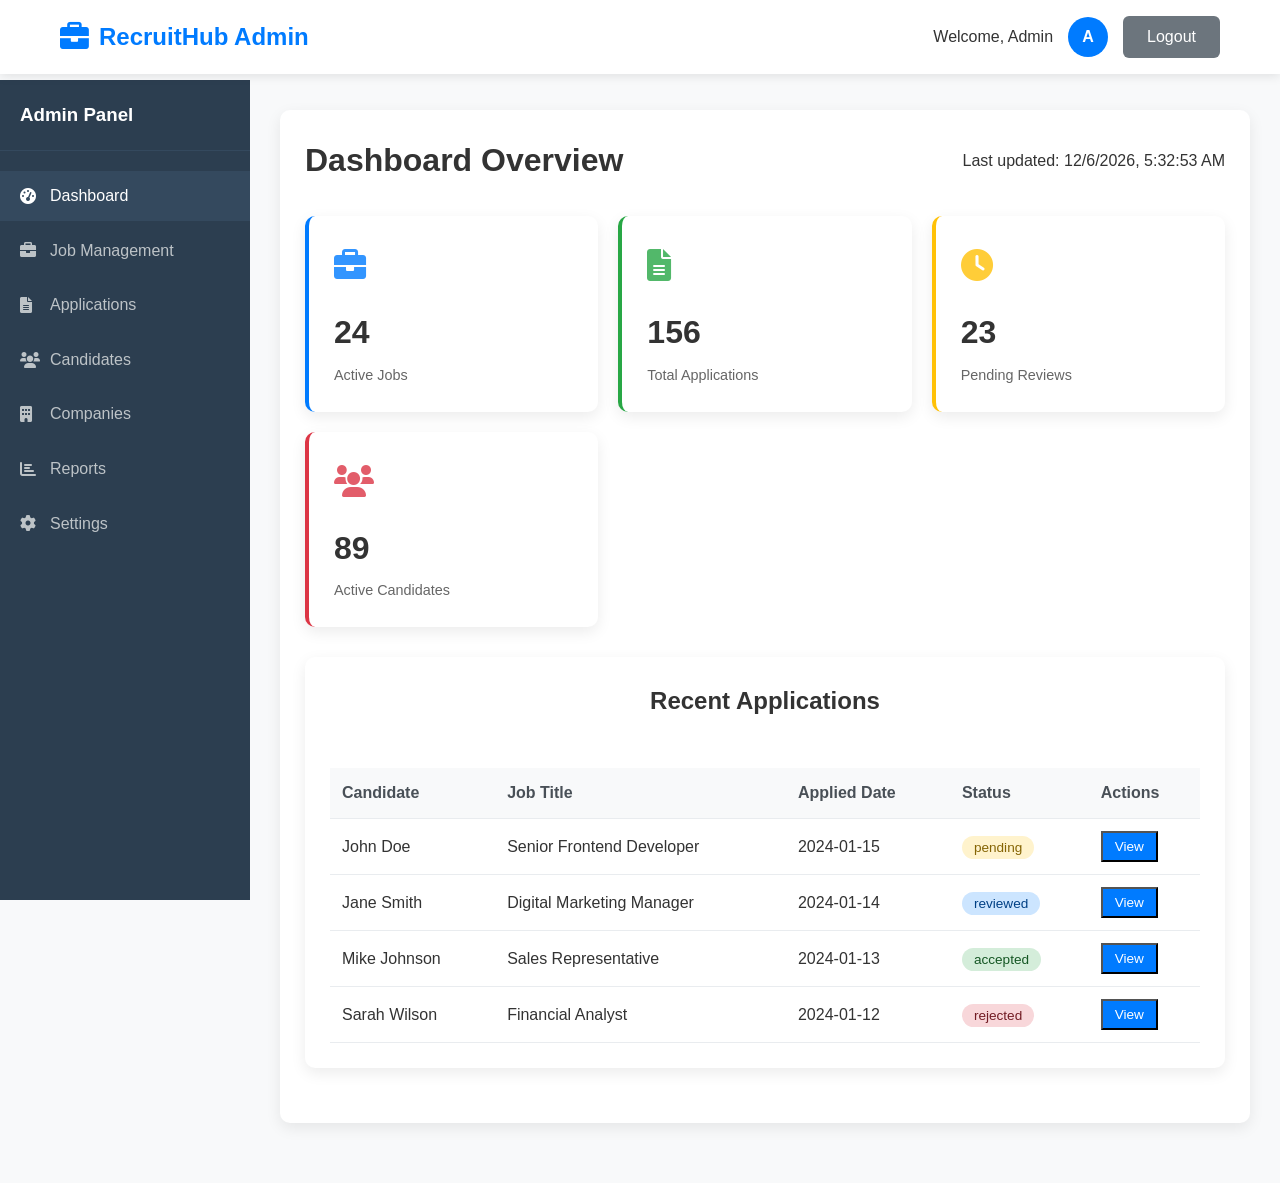
==== admin.html @ 95e3dec5 "Initial" ====
<!DOCTYPE html>
<html lang="en">
<head>
    <meta charset="UTF-8">
    <meta name="viewport" content="width=device-width, initial-scale=1.0">
    <title>Admin Dashboard - RecruitHub</title>
    <link rel="stylesheet" href="styles.css">
    <link href="https://cdnjs.cloudflare.com/ajax/libs/font-awesome/6.0.0/css/all.min.css" rel="stylesheet">
    <style>
        .admin-container {
            display: flex;
            min-height: 100vh;
            margin-top: 80px;
        }
        
        .sidebar {
            width: 250px;
            background: #2c3e50;
            color: white;
            padding: 20px 0;
            position: fixed;
            height: calc(100vh - 80px);
            overflow-y: auto;
        }
        
        .sidebar-header {
            padding: 0 20px 20px;
            border-bottom: 1px solid #34495e;
            margin-bottom: 20px;
        }
        
        .sidebar-menu {
            list-style: none;
        }
        
        .sidebar-menu li {
            margin-bottom: 5px;
        }
        
        .sidebar-menu a {
            display: flex;
            align-items: center;
            padding: 12px 20px;
            color: #bdc3c7;
            text-decoration: none;
            transition: all 0.3s ease;
        }
        
        .sidebar-menu a:hover,
        .sidebar-menu a.active {
            background: #34495e;
            color: white;
        }
        
        .sidebar-menu i {
            margin-right: 10px;
            width: 20px;
        }
        
        .main-content {
            flex: 1;
            margin-left: 250px;
            padding: 30px;
            background: #f8f9fa;
        }
        
        .dashboard-header {
            display: flex;
            justify-content: space-between;
            align-items: center;
            margin-bottom: 30px;
        }
        
        .dashboard-title {
            font-size: 2rem;
            color: #333;
        }
        
        .user-info {
            display: flex;
            align-items: center;
            gap: 15px;
        }
        
        .user-avatar {
            width: 40px;
            height: 40px;
            border-radius: 50%;
            background: #007bff;
            color: white;
            display: flex;
            align-items: center;
            justify-content: center;
            font-weight: bold;
        }
        
        .stats-grid {
            display: grid;
            grid-template-columns: repeat(auto-fit, minmax(250px, 1fr));
            gap: 20px;
            margin-bottom: 30px;
        }
        
        .stat-card {
            background: white;
            padding: 25px;
            border-radius: 10px;
            box-shadow: 0 5px 15px rgba(0,0,0,0.08);
            border-left: 4px solid #007bff;
        }
        
        .stat-card.success {
            border-left-color: #28a745;
        }
        
        .stat-card.warning {
            border-left-color: #ffc107;
        }
        
        .stat-card.danger {
            border-left-color: #dc3545;
        }
        
        .stat-icon {
            font-size: 2rem;
            margin-bottom: 15px;
            opacity: 0.8;
        }
        
        .stat-value {
            font-size: 2rem;
            font-weight: bold;
            color: #333;
            margin-bottom: 5px;
        }
        
        .stat-label {
            color: #666;
            font-size: 0.9rem;
        }
        
        .content-section {
            background: white;
            border-radius: 10px;
            padding: 25px;
            box-shadow: 0 5px 15px rgba(0,0,0,0.08);
            margin-bottom: 30px;
        }
        
        .section-header {
            display: flex;
            justify-content: space-between;
            align-items: center;
            margin-bottom: 20px;
        }
        
        .section-title {
            font-size: 1.5rem;
            color: #333;
        }
        
        .table-container {
            overflow-x: auto;
        }
        
        .data-table {
            width: 100%;
            border-collapse: collapse;
        }
        
        .data-table th,
        .data-table td {
            padding: 12px;
            text-align: left;
            border-bottom: 1px solid #e9ecef;
        }
        
        .data-table th {
            background: #f8f9fa;
            font-weight: 600;
            color: #495057;
        }
        
        .data-table tr:hover {
            background: #f8f9fa;
        }
        
        .status-badge {
            padding: 4px 12px;
            border-radius: 20px;
            font-size: 0.85rem;
            font-weight: 500;
        }
        
        .status-pending {
            background: #fff3cd;
            color: #856404;
        }
        
        .status-reviewed {
            background: #cce5ff;
            color: #004085;
        }
        
        .status-accepted {
            background: #d4edda;
            color: #155724;
        }
        
        .status-rejected {
            background: #f8d7da;
            color: #721c24;
        }
        
        .action-buttons {
            display: flex;
            gap: 8px;
        }
        
        .btn-sm {
            padding: 6px 12px;
            font-size: 0.85rem;
        }
        
        .btn-view {
            background: #007bff;
            color: white;
        }
        
        .btn-edit {
            background: #ffc107;
            color: #212529;
        }
        
        .btn-delete {
            background: #dc3545;
            color: white;
        }
        
        .chart-container {
            height: 300px;
            margin-bottom: 30px;
        }
        
        .job-form {
            display: grid;
            grid-template-columns: repeat(auto-fit, minmax(300px, 1fr));
            gap: 20px;
        }
        
        .form-group {
            margin-bottom: 20px;
        }
        
        .form-group label {
            display: block;
            margin-bottom: 5px;
            font-weight: 500;
            color: #495057;
        }
        
        .form-group input,
        .form-group select,
        .form-group textarea {
            width: 100%;
            padding: 10px;
            border: 2px solid #e9ecef;
            border-radius: 6px;
            font-size: 1rem;
            outline: none;
            transition: border-color 0.3s ease;
        }
        
        .form-group input:focus,
        .form-group select:focus,
        .form-group textarea:focus {
            border-color: #007bff;
        }
        
        .form-group textarea {
            resize: vertical;
            min-height: 100px;
        }
        
        @media (max-width: 768px) {
            .admin-container {
                flex-direction: column;
            }
            
            .sidebar {
                width: 100%;
                height: auto;
                position: relative;
            }
            
            .main-content {
                margin-left: 0;
            }
            
            .stats-grid {
                grid-template-columns: 1fr;
            }
            
            .dashboard-header {
                flex-direction: column;
                gap: 20px;
                align-items: flex-start;
            }
        }
    </style>
</head>
<body>
    <!-- Header -->
    <header class="header">
        <nav class="navbar">
            <div class="nav-container">
                <div class="nav-logo">
                    <i class="fas fa-briefcase"></i>
                    <span>RecruitHub Admin</span>
                </div>
                <div class="user-info">
                    <span>Welcome, Admin</span>
                    <div class="user-avatar">A</div>
                    <button class="btn btn-secondary" onclick="logout()">Logout</button>
                </div>
            </div>
        </nav>
    </header>

    <div class="admin-container">
        <!-- Sidebar -->
        <aside class="sidebar">
            <div class="sidebar-header">
                <h3>Admin Panel</h3>
            </div>
            <ul class="sidebar-menu">
                <li>
                    <a href="#dashboard" class="active" onclick="showSection('dashboard')">
                        <i class="fas fa-tachometer-alt"></i>
                        Dashboard
                    </a>
                </li>
                <li>
                    <a href="#jobs" onclick="showSection('jobs')">
                        <i class="fas fa-briefcase"></i>
                        Job Management
                    </a>
                </li>
                <li>
                    <a href="#applications" onclick="showSection('applications')">
                        <i class="fas fa-file-alt"></i>
                        Applications
                    </a>
                </li>
                <li>
                    <a href="#candidates" onclick="showSection('candidates')">
                        <i class="fas fa-users"></i>
                        Candidates
                    </a>
                </li>
                <li>
                    <a href="#companies" onclick="showSection('companies')">
                        <i class="fas fa-building"></i>
                        Companies
                    </a>
                </li>
                <li>
                    <a href="#reports" onclick="showSection('reports')">
                        <i class="fas fa-chart-bar"></i>
                        Reports
                    </a>
                </li>
                <li>
                    <a href="#settings" onclick="showSection('settings')">
                        <i class="fas fa-cog"></i>
                        Settings
                    </a>
                </li>
            </ul>
        </aside>

        <!-- Main Content -->
        <main class="main-content">
            <!-- Dashboard Section -->
            <section id="dashboard-section" class="content-section">
                <div class="dashboard-header">
                    <h1 class="dashboard-title">Dashboard Overview</h1>
                    <div class="user-info">
                        <span>Last updated: <span id="lastUpdated"></span></span>
                    </div>
                </div>

                <div class="stats-grid">
                    <div class="stat-card">
                        <div class="stat-icon" style="color: #007bff;">
                            <i class="fas fa-briefcase"></i>
                        </div>
                        <div class="stat-value">24</div>
                        <div class="stat-label">Active Jobs</div>
                    </div>
                    <div class="stat-card success">
                        <div class="stat-icon" style="color: #28a745;">
                            <i class="fas fa-file-alt"></i>
                        </div>
                        <div class="stat-value">156</div>
                        <div class="stat-label">Total Applications</div>
                    </div>
                    <div class="stat-card warning">
                        <div class="stat-icon" style="color: #ffc107;">
                            <i class="fas fa-clock"></i>
                        </div>
                        <div class="stat-value">23</div>
                        <div class="stat-label">Pending Reviews</div>
                    </div>
                    <div class="stat-card danger">
                        <div class="stat-icon" style="color: #dc3545;">
                            <i class="fas fa-users"></i>
                        </div>
                        <div class="stat-value">89</div>
                        <div class="stat-label">Active Candidates</div>
                    </div>
                </div>

                <div class="content-section">
                    <h3 class="section-title">Recent Applications</h3>
                    <div class="table-container">
                        <table class="data-table">
                            <thead>
                                <tr>
                                    <th>Candidate</th>
                                    <th>Job Title</th>
                                    <th>Applied Date</th>
                                    <th>Status</th>
                                    <th>Actions</th>
                                </tr>
                            </thead>
                            <tbody id="recentApplications">
                                <!-- Applications will be loaded here -->
                            </tbody>
                        </table>
                    </div>
                </div>
            </section>

            <!-- Jobs Management Section -->
            <section id="jobs-section" class="content-section" style="display: none;">
                <div class="section-header">
                    <h2 class="section-title">Job Management</h2>
                    <button class="btn btn-primary" onclick="showJobForm()">
                        <i class="fas fa-plus"></i> Post New Job
                    </button>
                </div>

                <div class="table-container">
                    <table class="data-table">
                        <thead>
                            <tr>
                                <th>Job Title</th>
                                <th>Company</th>
                                <th>Location</th>
                                <th>Type</th>
                                <th>Applications</th>
                                <th>Status</th>
                                <th>Actions</th>
                            </tr>
                        </thead>
                        <tbody id="jobsTable">
                            <!-- Jobs will be loaded here -->
                        </tbody>
                    </table>
                </div>
            </section>

            <!-- Applications Section -->
            <section id="applications-section" class="content-section" style="display: none;">
                <div class="section-header">
                    <h2 class="section-title">Application Management</h2>
                    <div class="filter-container">
                        <select id="applicationFilter" onchange="filterApplications()">
                            <option value="">All Status</option>
                            <option value="pending">Pending</option>
                            <option value="reviewed">Reviewed</option>
                            <option value="accepted">Accepted</option>
                            <option value="rejected">Rejected</option>
                        </select>
                    </div>
                </div>

                <div class="table-container">
                    <table class="data-table">
                        <thead>
                            <tr>
                                <th>Application ID</th>
                                <th>Candidate Name</th>
                                <th>Email</th>
                                <th>Job Title</th>
                                <th>Applied Date</th>
                                <th>Status</th>
                                <th>Actions</th>
                            </tr>
                        </thead>
                        <tbody id="applicationsTable">
                            <!-- Applications will be loaded here -->
                        </tbody>
                    </table>
                </div>
            </section>

            <!-- Job Form Modal -->
            <div id="jobModal" class="modal">
                <div class="modal-content" style="max-width: 800px;">
                    <span class="close" onclick="closeModal('jobModal')">&times;</span>
                    <h2>Post New Job</h2>
                    <form class="job-form" onsubmit="handleJobSubmit(event)">
                        <div class="form-group">
                            <label for="jobTitle">Job Title</label>
                            <input type="text" id="jobTitle" required>
                        </div>
                        <div class="form-group">
                            <label for="jobCompany">Company</label>
                            <input type="text" id="jobCompany" required>
                        </div>
                        <div class="form-group">
                            <label for="jobLocation">Location</label>
                            <input type="text" id="jobLocation" required>
                        </div>
                        <div class="form-group">
                            <label for="jobType">Job Type</label>
                            <select id="jobType" required>
                                <option value="">Select Type</option>
                                <option value="full-time">Full Time</option>
                                <option value="part-time">Part Time</option>
                                <option value="remote">Remote</option>
                                <option value="contract">Contract</option>
                            </select>
                        </div>
                        <div class="form-group">
                            <label for="jobCategory">Category</label>
                            <select id="jobCategory" required>
                                <option value="">Select Category</option>
                                <option value="technology">Technology</option>
                                <option value="marketing">Marketing</option>
                                <option value="sales">Sales</option>
                                <option value="finance">Finance</option>
                                <option value="healthcare">Healthcare</option>
                            </select>
                        </div>
                        <div class="form-group">
                            <label for="jobSalary">Salary Range</label>
                            <input type="text" id="jobSalary" placeholder="e.g., $60,000 - $80,000" required>
                        </div>
                        <div class="form-group" style="grid-column: 1 / -1;">
                            <label for="jobDescription">Job Description</label>
                            <textarea id="jobDescription" rows="4" required></textarea>
                        </div>
                        <div class="form-group" style="grid-column: 1 / -1;">
                            <label for="jobTags">Tags (comma-separated)</label>
                            <input type="text" id="jobTags" placeholder="e.g., JavaScript, React, Node.js">
                        </div>
                        <div style="grid-column: 1 / -1;">
                            <button type="submit" class="btn btn-primary">Post Job</button>
                            <button type="button" class="btn btn-secondary" onclick="closeModal('jobModal')">Cancel</button>
                        </div>
                    </form>
                </div>
            </div>
        </main>
    </div>

    <script>
        // Sample data
        const applications = [
            {
                id: 'APP001',
                candidateName: 'John Doe',
                email: 'john.doe@email.com',
                jobTitle: 'Senior Frontend Developer',
                appliedDate: '2024-01-15',
                status: 'pending'
            },
            {
                id: 'APP002',
                candidateName: 'Jane Smith',
                email: 'jane.smith@email.com',
                jobTitle: 'Digital Marketing Manager',
                appliedDate: '2024-01-14',
                status: 'reviewed'
            },
            {
                id: 'APP003',
                candidateName: 'Mike Johnson',
                email: 'mike.j@email.com',
                jobTitle: 'Sales Representative',
                appliedDate: '2024-01-13',
                status: 'accepted'
            },
            {
                id: 'APP004',
                candidateName: 'Sarah Wilson',
                email: 'sarah.w@email.com',
                jobTitle: 'Financial Analyst',
                appliedDate: '2024-01-12',
                status: 'rejected'
            }
        ];

        const jobs = [
            {
                id: 1,
                title: 'Senior Frontend Developer',
                company: 'TechCorp Solutions',
                location: 'San Francisco, CA',
                type: 'full-time',
                applications: 45,
                status: 'active'
            },
            {
                id: 2,
                title: 'Digital Marketing Manager',
                company: 'GrowthHub Inc',
                location: 'New York, NY',
                type: 'full-time',
                applications: 32,
                status: 'active'
            },
            {
                id: 3,
                title: 'Sales Representative',
                company: 'SalesForce Pro',
                location: 'Chicago, IL',
                type: 'remote',
                applications: 28,
                status: 'active'
            }
        ];

        // Initialize dashboard
        document.addEventListener('DOMContentLoaded', function() {
            updateLastUpdated();
            loadRecentApplications();
            loadJobs();
            loadApplications();
            setInterval(updateLastUpdated, 60000); // Update every minute
        });

        // Update last updated time
        function updateLastUpdated() {
            const now = new Date();
            document.getElementById('lastUpdated').textContent = now.toLocaleString();
        }

        // Show section
        function showSection(section) {
            // Hide all sections
            document.querySelectorAll('.main-content section').forEach(sec => {
                sec.style.display = 'none';
            });
            
            // Show selected section
            document.getElementById(section + '-section').style.display = 'block';
            
            // Update active menu item
            document.querySelectorAll('.sidebar-menu a').forEach(link => {
                link.classList.remove('active');
            });
            document.querySelector(`.sidebar-menu a[href="#${section}"]`).classList.add('active');
        }

        // Load recent applications
        function loadRecentApplications() {
            const tbody = document.getElementById('recentApplications');
            tbody.innerHTML = applications.slice(0, 5).map(app => `
                <tr>
                    <td>${app.candidateName}</td>
                    <td>${app.jobTitle}</td>
                    <td>${app.appliedDate}</td>
                    <td><span class="status-badge status-${app.status}">${app.status}</span></td>
                    <td>
                        <div class="action-buttons">
                            <button class="btn-sm btn-view" onclick="viewApplication('${app.id}')">View</button>
                        </div>
                    </td>
                </tr>
            `).join('');
        }

        // Load jobs
        function loadJobs() {
            const tbody = document.getElementById('jobsTable');
            tbody.innerHTML = jobs.map(job => `
                <tr>
                    <td>${job.title}</td>
                    <td>${job.company}</td>
                    <td>${job.location}</td>
                    <td>${formatJobType(job.type)}</td>
                    <td>${job.applications}</td>
                    <td><span class="status-badge status-${job.status}">${job.status}</span></td>
                    <td>
                        <div class="action-buttons">
                            <button class="btn-sm btn-view" onclick="viewJob(${job.id})">View</button>
                            <button class="btn-sm btn-edit" onclick="editJob(${job.id})">Edit</button>
                            <button class="btn-sm btn-delete" onclick="deleteJob(${job.id})">Delete</button>
                        </div>
                    </td>
                </tr>
            `).join('');
        }

        // Load applications
        function loadApplications() {
            const tbody = document.getElementById('applicationsTable');
            tbody.innerHTML = applications.map(app => `
                <tr>
                    <td>${app.id}</td>
                    <td>${app.candidateName}</td>
                    <td>${app.email}</td>
                    <td>${app.jobTitle}</td>
                    <td>${app.appliedDate}</td>
                    <td>
                        <select class="status-badge status-${app.status}" onchange="updateApplicationStatus('${app.id}', this.value)">
                            <option value="pending" ${app.status === 'pending' ? 'selected' : ''}>Pending</option>
                            <option value="reviewed" ${app.status === 'reviewed' ? 'selected' : ''}>Reviewed</option>
                            <option value="accepted" ${app.status === 'accepted' ? 'selected' : ''}>Accepted</option>
                            <option value="rejected" ${app.status === 'rejected' ? 'selected' : ''}>Rejected</option>
                        </select>
                    </td>
                    <td>
                        <div class="action-buttons">
                            <button class="btn-sm btn-view" onclick="viewApplication('${app.id}')">View</button>
                            <button class="btn-sm btn-delete" onclick="deleteApplication('${app.id}')">Delete</button>
                        </div>
                    </td>
                </tr>
            `).join('');
        }

        // Format job type
        function formatJobType(type) {
            return type.split('-').map(word => 
                word.charAt(0).toUpperCase() + word.slice(1)
            ).join(' ');
        }

        // Show job form
        function showJobForm() {
            document.getElementById('jobModal').style.display = 'block';
        }

        // Handle job submission
        function handleJobSubmit(event) {
            event.preventDefault();
            
            const jobData = {
                title: document.getElementById('jobTitle').value,
                company: document.getElementById('jobCompany').value,
                location: document.getElementById('jobLocation').value,
                type: document.getElementById('jobType').value,
                category: document.getElementById('jobCategory').value,
                salary: document.getElementById('jobSalary').value,
                description: document.getElementById('jobDescription').value,
                tags: document.getElementById('jobTags').value.split(',').map(tag => tag.trim())
            };
            
            // In a real application, this would send data to a server
            console.log('New job posted:', jobData);
            showToast('Job posted successfully!', 'success');
            closeModal('jobModal');
            
            // Reset form
            event.target.reset();
            
            // Reload jobs
            loadJobs();
        }

        // Update application status
        function updateApplicationStatus(appId, newStatus) {
            const app = applications.find(a => a.id === appId);
            if (app) {
                app.status = newStatus;
                showToast(`Application ${appId} status updated to ${newStatus}`, 'success');
            }
        }

        // View application
        function viewApplication(appId) {
            const app = applications.find(a => a.id === appId);
            if (app) {
                showToast(`Viewing application ${appId} for ${app.candidateName}`, 'info');
            }
        }

        // View job
        function viewJob(jobId) {
            const job = jobs.find(j => j.id === jobId);
            if (job) {
                showToast(`Viewing job: ${job.title}`, 'info');
            }
        }

        // Edit job
        function editJob(jobId) {
            const job = jobs.find(j => j.id === jobId);
            if (job) {
                // Populate form with job data
                document.getElementById('jobTitle').value = job.title;
                document.getElementById('jobCompany').value = job.company;
                document.getElementById('jobLocation').value = job.location;
                document.getElementById('jobType').value = job.type;
                
                showJobForm();
                showToast(`Editing job: ${job.title}`, 'info');
            }
        }

        // Delete job
        function deleteJob(jobId) {
            if (confirm('Are you sure you want to delete this job?')) {
                const index = jobs.findIndex(j => j.id === jobId);
                if (index > -1) {
                    jobs.splice(index, 1);
                    loadJobs();
                    showToast('Job deleted successfully', 'success');
                }
            }
        }

        // Delete application
        function deleteApplication(appId) {
            if (confirm('Are you sure you want to delete this application?')) {
                const index = applications.findIndex(a => a.id === appId);
                if (index > -1) {
                    applications.splice(index, 1);
                    loadApplications();
                    loadRecentApplications();
                    showToast('Application deleted successfully', 'success');
                }
            }
        }

        // Filter applications
        function filterApplications() {
            const filter = document.getElementById('applicationFilter').value;
            const tbody = document.getElementById('applicationsTable');
            
            const filteredApps = filter ? 
                applications.filter(app => app.status === filter) : 
                applications;
            
            tbody.innerHTML = filteredApps.map(app => `
                <tr>
                    <td>${app.id}</td>
                    <td>${app.candidateName}</td>
                    <td>${app.email}</td>
                    <td>${app.jobTitle}</td>
                    <td>${app.appliedDate}</td>
                    <td>
                        <select class="status-badge status-${app.status}" onchange="updateApplicationStatus('${app.id}', this.value)">
                            <option value="pending" ${app.status === 'pending' ? 'selected' : ''}>Pending</option>
                            <option value="reviewed" ${app.status === 'reviewed' ? 'selected' : ''}>Reviewed</option>
                            <option value="accepted" ${app.status === 'accepted' ? 'selected' : ''}>Accepted</option>
                            <option value="rejected" ${app.status === 'rejected' ? 'selected' : ''}>Rejected</option>
                        </select>
                    </td>
                    <td>
                        <div class="action-buttons">
                            <button class="btn-sm btn-view" onclick="viewApplication('${app.id}')">View</button>
                            <button class="btn-sm btn-delete" onclick="deleteApplication('${app.id}')">Delete</button>
                        </div>
                    </td>
                </tr>
            `).join('');
        }

        // Close modal
        function closeModal(modalId) {
            document.getElementById(modalId).style.display = 'none';
        }

        // Show toast notification
        function showToast(message, type = 'info') {
            const existingToast = document.querySelector('.toast');
            if (existingToast) {
                existingToast.remove();
            }
            
            const toast = document.createElement('div');
            toast.className = `toast ${type}`;
            toast.textContent = message;
            
            document.body.appendChild(toast);
            
            setTimeout(() => {
                if (toast.parentNode) {
                    toast.parentNode.removeChild(toast);
                }
            }, 3000);
        }

        // Logout
        function logout() {
            if (confirm('Are you sure you want to logout?')) {
                showToast('Logging out...', 'info');
                setTimeout(() => {
                    window.location.href = 'index.html';
                }, 1500);
            }
        }

        // Close modals when clicking outside
        window.onclick = function(event) {
            if (event.target.classList.contains('modal')) {
                event.target.style.display = 'none';
            }
        }
    </script>
</body>
</html>
---- styles.css ----
/* Reset and Base Styles */
* {
    margin: 0;
    padding: 0;
    box-sizing: border-box;
}

body {
    font-family: 'Segoe UI', Tahoma, Geneva, Verdana, sans-serif;
    line-height: 1.6;
    color: #333;
    background-color: #f8f9fa;
}

.container {
    max-width: 1200px;
    margin: 0 auto;
    padding: 0 20px;
}

/* Header Styles */
.header {
    background: #fff;
    box-shadow: 0 2px 10px rgba(0,0,0,0.1);
    position: fixed;
    width: 100%;
    top: 0;
    z-index: 1000;
}

.navbar {
    padding: 1rem 0;
}

.nav-container {
    max-width: 1200px;
    margin: 0 auto;
    padding: 0 20px;
    display: flex;
    justify-content: space-between;
    align-items: center;
}

.nav-logo {
    display: flex;
    align-items: center;
    font-size: 1.5rem;
    font-weight: bold;
    color: #007bff;
}

.nav-logo i {
    margin-right: 10px;
    font-size: 1.8rem;
}

.nav-menu {
    display: flex;
    list-style: none;
    align-items: center;
    gap: 2rem;
}

.nav-link {
    text-decoration: none;
    color: #333;
    font-weight: 500;
    transition: color 0.3s ease;
}

.nav-link:hover {
    color: #007bff;
}

.hamburger {
    display: none;
    flex-direction: column;
    cursor: pointer;
}

.bar {
    width: 25px;
    height: 3px;
    background: #333;
    margin: 3px 0;
    transition: 0.3s;
}

/* Button Styles */
.btn {
    padding: 12px 24px;
    border: none;
    border-radius: 6px;
    cursor: pointer;
    font-size: 1rem;
    font-weight: 500;
    text-decoration: none;
    display: inline-block;
    transition: all 0.3s ease;
    text-align: center;
}

.btn-primary {
    background: #007bff;
    color: white;
}

.btn-primary:hover {
    background: #0056b3;
    transform: translateY(-2px);
}

.btn-secondary {
    background: #6c757d;
    color: white;
}

.btn-secondary:hover {
    background: #545b62;
    transform: translateY(-2px);
}

.btn-search {
    background: #28a745;
    color: white;
}

.btn-search:hover {
    background: #1e7e34;
}

.full-width {
    width: 100%;
}

/* Hero Section */
.hero {
    background: linear-gradient(135deg, #667eea 0%, #764ba2 100%);
    color: white;
    padding: 120px 0 80px;
    text-align: center;
    margin-top: 80px;
}

.hero-content h1 {
    font-size: 3rem;
    margin-bottom: 1rem;
    animation: fadeInUp 1s ease;
}

.hero-content p {
    font-size: 1.2rem;
    margin-bottom: 2rem;
    animation: fadeInUp 1s ease 0.2s;
    animation-fill-mode: both;
}

.search-container {
    max-width: 600px;
    margin: 0 auto;
    animation: fadeInUp 1s ease 0.4s;
    animation-fill-mode: both;
}

.search-box {
    display: flex;
    flex-direction: column;
    gap: 15px;
    background: white;
    padding: 25px;
    border-radius: 15px;
    box-shadow: 0 10px 30px rgba(0,0,0,0.1);
    border: 2px solid #e9ecef;
}

.search-input-group {
    display: flex;
    flex-direction: column;
    gap: 15px;
    margin-bottom: 15px;
}

.search-box input {
    width: 100%;
    padding: 15px 20px;
    border: 2px solid #e9ecef;
    border-radius: 10px;
    font-size: 1rem;
    outline: none;
    transition: all 0.3s ease;
    background: #f8f9fa;
}

.search-box input:focus {
    border-color: #007bff;
    background: white;
    box-shadow: 0 0 0 3px rgba(0,123,255,0.1);
}

.search-box input::placeholder {
    color: #6c757d;
    font-weight: 400;
}

.search-button {
    width: 100%;
    padding: 15px 30px;
    background: linear-gradient(135deg, #007bff 0%, #0056b3 100%);
    color: white;
    border: none;
    border-radius: 10px;
    font-size: 1.1rem;
    font-weight: 600;
    cursor: pointer;
    transition: all 0.3s ease;
    display: flex;
    align-items: center;
    justify-content: center;
    gap: 10px;
}

.search-button:hover {
    background: linear-gradient(135deg, #0056b3 0%, #004085 100%);
    transform: translateY(-2px);
    box-shadow: 0 8px 25px rgba(0,123,255,0.3);
}

.search-button i {
    font-size: 1.1rem;
}

/* Jobs Section */
.jobs-section {
    padding: 80px 0;
    background: white;
}

.section-title {
    text-align: center;
    font-size: 2.5rem;
    margin-bottom: 3rem;
    color: #333;
}

.filter-container {
    display: flex;
    justify-content: center;
    gap: 20px;
    margin-bottom: 3rem;
}

.filter-container select {
    padding: 10px 15px;
    border: 2px solid #e9ecef;
    border-radius: 6px;
    font-size: 1rem;
    outline: none;
    transition: border-color 0.3s ease;
}

.filter-container select:focus {
    border-color: #007bff;
}

.job-grid {
    display: grid;
    grid-template-columns: repeat(auto-fill, minmax(350px, 1fr));
    gap: 30px;
    margin-bottom: 3rem;
}

.job-card {
    background: white;
    border: 1px solid #e9ecef;
    border-radius: 10px;
    padding: 25px;
    box-shadow: 0 5px 15px rgba(0,0,0,0.08);
    transition: all 0.3s ease;
    cursor: pointer;
}

.job-card:hover {
    transform: translateY(-5px);
    box-shadow: 0 15px 30px rgba(0,0,0,0.15);
}

.job-header {
    display: flex;
    justify-content: space-between;
    align-items: start;
    margin-bottom: 15px;
}

.job-title {
    font-size: 1.3rem;
    font-weight: 600;
    color: #333;
    margin-bottom: 5px;
}

.company-name {
    color: #666;
    font-size: 1rem;
}

.job-type {
    background: #e3f2fd;
    color: #1976d2;
    padding: 4px 12px;
    border-radius: 20px;
    font-size: 0.85rem;
    font-weight: 500;
}

.job-location {
    display: flex;
    align-items: center;
    color: #666;
    margin-bottom: 15px;
}

.job-location i {
    margin-right: 5px;
}

.job-description {
    color: #666;
    margin-bottom: 20px;
    line-height: 1.5;
}

.job-tags {
    display: flex;
    flex-wrap: wrap;
    gap: 8px;
    margin-bottom: 20px;
}

.job-tag {
    background: #f8f9fa;
    color: #495057;
    padding: 4px 10px;
    border-radius: 15px;
    font-size: 0.85rem;
}

.job-footer {
    display: flex;
    justify-content: space-between;
    align-items: center;
}

.job-salary {
    font-weight: 600;
    color: #28a745;
}

.apply-btn {
    background: #007bff;
    color: white;
    padding: 8px 16px;
    border: none;
    border-radius: 6px;
    cursor: pointer;
    font-size: 0.9rem;
    transition: background 0.3s ease;
}

.apply-btn:hover {
    background: #0056b3;
}

.load-more-container {
    text-align: center;
}

/* About Section */
.about-section {
    padding: 80px 0;
    background: #f8f9fa;
}

.about-content {
    display: grid;
    grid-template-columns: 1fr 1fr;
    gap: 60px;
    align-items: center;
}

.about-text h3 {
    font-size: 2rem;
    margin-bottom: 20px;
    color: #333;
}

.about-text p {
    font-size: 1.1rem;
    color: #666;
    margin-bottom: 30px;
    line-height: 1.8;
}

.stats {
    display: grid;
    grid-template-columns: repeat(3, 1fr);
    gap: 30px;
}

.stat {
    text-align: center;
}

.stat h4 {
    font-size: 2.5rem;
    color: #007bff;
    margin-bottom: 10px;
}

.stat p {
    color: #666;
    font-weight: 500;
}

.about-image {
    display: flex;
    justify-content: center;
    align-items: center;
    background: linear-gradient(135deg, #667eea 0%, #764ba2 100%);
    border-radius: 20px;
    height: 400px;
}

.about-image i {
    font-size: 8rem;
    color: white;
}

/* Contact Section */
.contact-section {
    padding: 80px 0;
    background: white;
}

.contact-content {
    display: grid;
    grid-template-columns: 1fr 1fr;
    gap: 60px;
}

.contact-info h3 {
    font-size: 1.5rem;
    margin-bottom: 30px;
    color: #333;
}

.contact-item {
    display: flex;
    align-items: center;
    margin-bottom: 20px;
    color: #666;
}

.contact-item i {
    font-size: 1.2rem;
    color: #007bff;
    margin-right: 15px;
    width: 20px;
}

.contact-form {
    background: #f8f9fa;
    padding: 40px;
    border-radius: 10px;
}

.form-group {
    margin-bottom: 20px;
}

.form-group input,
.form-group textarea {
    width: 100%;
    padding: 12px 15px;
    border: 2px solid #e9ecef;
    border-radius: 6px;
    font-size: 1rem;
    outline: none;
    transition: border-color 0.3s ease;
}

.form-group input:focus,
.form-group textarea:focus {
    border-color: #007bff;
}

.form-group textarea {
    resize: vertical;
    min-height: 120px;
}

.form-options {
    display: flex;
    justify-content: space-between;
    align-items: center;
    margin-bottom: 20px;
}

.checkbox {
    display: flex;
    align-items: center;
    color: #666;
}

.checkbox input {
    margin-right: 8px;
}

.forgot-password {
    color: #007bff;
    text-decoration: none;
    font-size: 0.9rem;
}

.forgot-password:hover {
    text-decoration: underline;
}

.signup-link {
    text-align: center;
    margin-top: 20px;
}

.signup-link a {
    color: #007bff;
    text-decoration: none;
}

.signup-link a:hover {
    text-decoration: underline;
}

/* Footer */
.footer {
    background: #2c3e50;
    color: white;
    padding: 60px 0 20px;
}

.footer-content {
    display: grid;
    grid-template-columns: repeat(auto-fit, minmax(250px, 1fr));
    gap: 40px;
    margin-bottom: 40px;
}

.footer-section h4 {
    margin-bottom: 20px;
    color: #ecf0f1;
}

.footer-section p {
    color: #bdc3c7;
    line-height: 1.6;
    margin-bottom: 20px;
}

.footer-section ul {
    list-style: none;
}

.footer-section ul li {
    margin-bottom: 10px;
}

.footer-section ul li a {
    color: #bdc3c7;
    text-decoration: none;
    transition: color 0.3s ease;
}

.footer-section ul li a:hover {
    color: #3498db;
}

.social-links {
    display: flex;
    gap: 15px;
}

.social-links a {
    display: inline-block;
    width: 40px;
    height: 40px;
    background: #34495e;
    color: white;
    text-align: center;
    line-height: 40px;
    border-radius: 50%;
    transition: background 0.3s ease;
}

.social-links a:hover {
    background: #3498db;
}

.footer-bottom {
    text-align: center;
    padding-top: 20px;
    border-top: 1px solid #34495e;
    color: #bdc3c7;
}

/* Modal Styles */
.modal {
    display: none;
    position: fixed;
    z-index: 2000;
    left: 0;
    top: 0;
    width: 100%;
    height: 100%;
    background-color: rgba(0,0,0,0.5);
    animation: fadeIn 0.3s ease;
}

.modal-content {
    background-color: white;
    margin: 5% auto;
    padding: 40px;
    border-radius: 10px;
    width: 90%;
    max-width: 500px;
    position: relative;
    animation: slideIn 0.3s ease;
}

.close {
    color: #aaa;
    float: right;
    font-size: 28px;
    font-weight: bold;
    cursor: pointer;
    position: absolute;
    right: 20px;
    top: 15px;
}

.close:hover {
    color: #000;
}

.modal-content h2 {
    margin-bottom: 30px;
    color: #333;
}

/* Animations */
@keyframes fadeIn {
    from { opacity: 0; }
    to { opacity: 1; }
}

@keyframes fadeInUp {
    from {
        opacity: 0;
        transform: translateY(30px);
    }
    to {
        opacity: 1;
        transform: translateY(0);
    }
}

@keyframes slideIn {
    from {
        transform: translateY(-50px);
        opacity: 0;
    }
    to {
        transform: translateY(0);
        opacity: 1;
    }
}

/* Responsive Design */
@media (max-width: 768px) {
    .hamburger {
        display: flex;
    }
    
    .nav-menu {
        position: fixed;
        left: -100%;
        top: 80px;
        flex-direction: column;
        background-color: white;
        width: 100%;
        text-align: center;
        transition: 0.3s;
        box-shadow: 0 10px 27px rgba(0,0,0,0.05);
        padding: 20px 0;
    }
    
    .nav-menu.active {
        left: 0;
    }
    
    .hero-content h1 {
        font-size: 2rem;
    }
    
    .search-box {
        flex-direction: column;
        border-radius: 10px;
        padding: 20px;
    }
    
    .search-input-group {
        gap: 10px;
        margin-bottom: 10px;
    }
    
    .search-box input {
        border-radius: 8px;
        padding: 12px 15px;
    }
    
    .search-button {
        border-radius: 8px;
        padding: 12px 20px;
    }
    
    .filter-container {
        flex-direction: column;
        align-items: center;
    }
    
    .job-grid {
        grid-template-columns: 1fr;
    }
    
    .about-content,
    .contact-content {
        grid-template-columns: 1fr;
        gap: 40px;
    }
    
    .stats {
        grid-template-columns: 1fr;
        gap: 20px;
    }
    
    .footer-content {
        grid-template-columns: 1fr;
        text-align: center;
    }
    
    .social-links {
        justify-content: center;
    }
    
    .form-options {
        flex-direction: column;
        gap: 15px;
        align-items: flex-start;
    }
}

@media (max-width: 480px) {
    .container {
        padding: 0 15px;
    }
    
    .hero {
        padding: 100px 0 60px;
    }
    
    .section-title {
        font-size: 2rem;
    }
    
    .modal-content {
        margin: 10% auto;
        padding: 30px 20px;
    }
    
    .contact-form {
        padding: 30px 20px;
    }
}

/* Loading Spinner */
.spinner {
    border: 4px solid #f3f3f3;
    border-top: 4px solid #007bff;
    border-radius: 50%;
    width: 40px;
    height: 40px;
    animation: spin 1s linear infinite;
    margin: 20px auto;
}

@keyframes spin {
    0% { transform: rotate(0deg); }
    100% { transform: rotate(360deg); }
}

/* Toast Notification */
.toast {
    position: fixed;
    bottom: 20px;
    right: 20px;
    background: #333;
    color: white;
    padding: 15px 20px;
    border-radius: 6px;
    box-shadow: 0 5px 15px rgba(0,0,0,0.3);
    z-index: 3000;
    animation: slideInRight 0.3s ease;
}

.toast.success {
    background: #28a745;
}

.toast.error {
    background: #dc3545;
}

@keyframes slideInRight {
    from {
        transform: translateX(100%);
        opacity: 0;
    }
    to {
        transform: translateX(0);
        opacity: 1;
    }
}
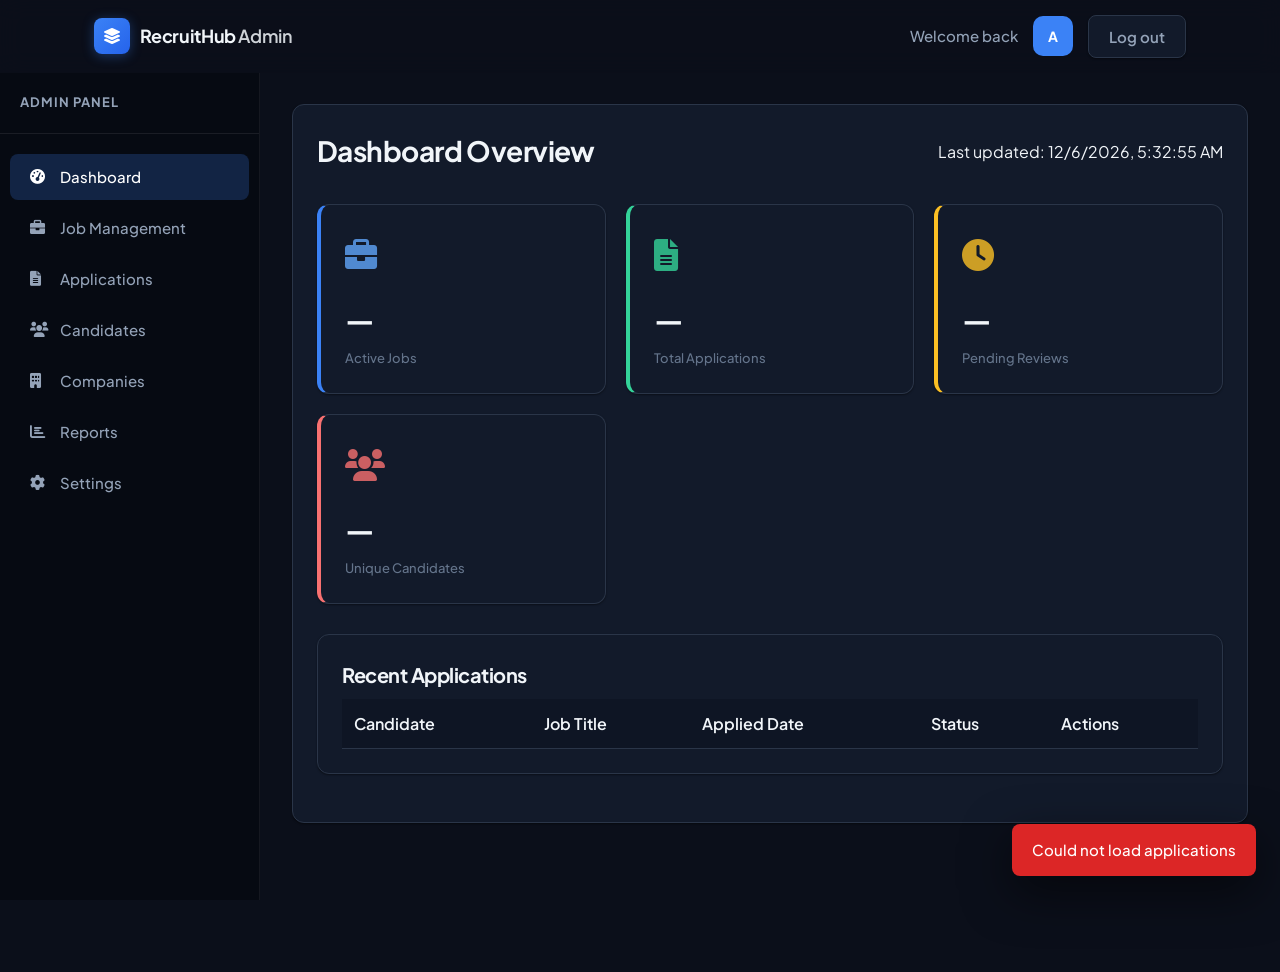
==== commit ed4d9f40: "New update" ====
--- a/admin.html
+++ b/admin.html
@@ -3,30 +3,42 @@
 <head>
     <meta charset="UTF-8">
     <meta name="viewport" content="width=device-width, initial-scale=1.0">
-    <title>Admin Dashboard - RecruitHub</title>
+    <title>Admin — RecruitHub</title>
+    <link rel="preconnect" href="https://fonts.googleapis.com">
+    <link rel="preconnect" href="https://fonts.gstatic.com" crossorigin>
+    <link href="https://fonts.googleapis.com/css2?family=Plus+Jakarta+Sans:ital,wght@0,400;0,500;0,600;0,700;1,400&display=swap" rel="stylesheet">
     <link rel="stylesheet" href="styles.css">
     <link href="https://cdnjs.cloudflare.com/ajax/libs/font-awesome/6.0.0/css/all.min.css" rel="stylesheet">
     <style>
         .admin-container {
             display: flex;
             min-height: 100vh;
-            margin-top: 80px;
+            margin-top: var(--header-height, 72px);
         }
         
         .sidebar {
-            width: 250px;
-            background: #2c3e50;
-            color: white;
+            width: 260px;
+            background: var(--color-hero-deep, #0f172a);
+            color: #fff;
             padding: 20px 0;
             position: fixed;
-            height: calc(100vh - 80px);
+            height: calc(100vh - var(--header-height, 72px));
             overflow-y: auto;
+            border-right: 1px solid rgba(255,255,255,0.06);
         }
         
         .sidebar-header {
             padding: 0 20px 20px;
-            border-bottom: 1px solid #34495e;
+            border-bottom: 1px solid rgba(255,255,255,0.08);
             margin-bottom: 20px;
+        }
+        
+        .sidebar-header h3 {
+            font-size: 0.8125rem;
+            font-weight: 700;
+            text-transform: uppercase;
+            letter-spacing: 0.08em;
+            color: #94a3b8;
         }
         
         .sidebar-menu {
@@ -40,16 +52,24 @@
         .sidebar-menu a {
             display: flex;
             align-items: center;
-            padding: 12px 20px;
-            color: #bdc3c7;
+            padding: 11px 20px;
+            margin: 0 10px;
+            border-radius: 8px;
+            color: #94a3b8;
             text-decoration: none;
-            transition: all 0.3s ease;
-        }
-        
-        .sidebar-menu a:hover,
+            font-weight: 500;
+            font-size: 0.9375rem;
+            transition: background 0.2s ease, color 0.2s ease;
+        }
+        
+        .sidebar-menu a:hover {
+            background: rgba(255,255,255,0.06);
+            color: #e2e8f0;
+        }
+        
         .sidebar-menu a.active {
-            background: #34495e;
-            color: white;
+            background: rgba(59, 130, 246, 0.22);
+            color: #fff;
         }
         
         .sidebar-menu i {
@@ -59,9 +79,9 @@
         
         .main-content {
             flex: 1;
-            margin-left: 250px;
-            padding: 30px;
-            background: #f8f9fa;
+            margin-left: 260px;
+            padding: 32px;
+            background: var(--color-bg, #0b0f1a);
         }
         
         .dashboard-header {
@@ -72,8 +92,10 @@
         }
         
         .dashboard-title {
-            font-size: 2rem;
-            color: #333;
+            font-size: 1.75rem;
+            font-weight: 700;
+            letter-spacing: -0.02em;
+            color: var(--color-text, #f1f5f9);
         }
         
         .user-info {
@@ -85,13 +107,14 @@
         .user-avatar {
             width: 40px;
             height: 40px;
-            border-radius: 50%;
-            background: #007bff;
+            border-radius: 10px;
+            background: var(--color-primary, #1d4ed8);
             color: white;
             display: flex;
             align-items: center;
             justify-content: center;
-            font-weight: bold;
+            font-weight: 700;
+            font-size: 0.875rem;
         }
         
         .stats-grid {
@@ -102,23 +125,24 @@
         }
         
         .stat-card {
-            background: white;
-            padding: 25px;
-            border-radius: 10px;
-            box-shadow: 0 5px 15px rgba(0,0,0,0.08);
-            border-left: 4px solid #007bff;
+            background: var(--color-surface, #121a2a);
+            padding: 1.5rem;
+            border-radius: 12px;
+            box-shadow: var(--shadow-sm);
+            border: 1px solid var(--color-border, #2a3548);
+            border-left: 4px solid var(--color-primary, #3b82f6);
         }
         
         .stat-card.success {
-            border-left-color: #28a745;
+            border-left-color: #34d399;
         }
         
         .stat-card.warning {
-            border-left-color: #ffc107;
+            border-left-color: #fbbf24;
         }
         
         .stat-card.danger {
-            border-left-color: #dc3545;
+            border-left-color: #f87171;
         }
         
         .stat-icon {
@@ -128,23 +152,26 @@
         }
         
         .stat-value {
-            font-size: 2rem;
-            font-weight: bold;
-            color: #333;
+            font-size: 1.875rem;
+            font-weight: 700;
+            letter-spacing: -0.03em;
+            color: var(--color-text, #f1f5f9);
             margin-bottom: 5px;
         }
         
         .stat-label {
-            color: #666;
-            font-size: 0.9rem;
+            color: var(--color-muted, #64748b);
+            font-size: 0.8125rem;
+            font-weight: 500;
         }
         
         .content-section {
-            background: white;
-            border-radius: 10px;
-            padding: 25px;
-            box-shadow: 0 5px 15px rgba(0,0,0,0.08);
-            margin-bottom: 30px;
+            background: var(--color-surface, #121a2a);
+            border-radius: 12px;
+            padding: 1.5rem;
+            border: 1px solid var(--color-border, #2a3548);
+            box-shadow: var(--shadow-sm);
+            margin-bottom: 1.5rem;
         }
         
         .section-header {
@@ -154,9 +181,10 @@
             margin-bottom: 20px;
         }
         
-        .section-title {
-            font-size: 1.5rem;
-            color: #333;
+        .admin-app .section-title {
+            font-size: 1.25rem;
+            font-weight: 700;
+            color: var(--color-text, #f1f5f9);
         }
         
         .table-container {
@@ -172,17 +200,22 @@
         .data-table td {
             padding: 12px;
             text-align: left;
-            border-bottom: 1px solid #e9ecef;
+            border-bottom: 1px solid var(--color-border, #2a3548);
+            color: var(--color-text-secondary, #94a3b8);
+        }
+        
+        .data-table td:first-child {
+            color: var(--color-text, #f1f5f9);
         }
         
         .data-table th {
-            background: #f8f9fa;
+            background: var(--color-field, #0e1524);
             font-weight: 600;
-            color: #495057;
+            color: var(--color-text, #f1f5f9);
         }
         
         .data-table tr:hover {
-            background: #f8f9fa;
+            background: rgba(59, 130, 246, 0.06);
         }
         
         .status-badge {
@@ -193,23 +226,58 @@
         }
         
         .status-pending {
-            background: #fff3cd;
-            color: #856404;
+            background: rgba(251, 191, 36, 0.15);
+            color: #fcd34d;
         }
         
         .status-reviewed {
-            background: #cce5ff;
-            color: #004085;
+            background: rgba(59, 130, 246, 0.18);
+            color: #93c5fd;
         }
         
         .status-accepted {
-            background: #d4edda;
-            color: #155724;
+            background: rgba(52, 211, 153, 0.15);
+            color: #6ee7b7;
         }
         
         .status-rejected {
-            background: #f8d7da;
-            color: #721c24;
+            background: rgba(248, 113, 113, 0.15);
+            color: #fca5a5;
+        }
+
+        .job-status-active {
+            background: rgba(52, 211, 153, 0.15);
+            color: #6ee7b7;
+        }
+
+        .job-status-inactive {
+            background: rgba(148, 163, 184, 0.12);
+            color: #cbd5e1;
+        }
+
+        .app-detail-cover {
+            max-height: 220px;
+            overflow: auto;
+            padding: 12px;
+            background: var(--color-field, #0e1524);
+            border: 1px solid var(--color-border, #2a3548);
+            border-radius: 8px;
+            font-size: 0.95rem;
+            text-align: left;
+            color: var(--color-text-secondary, #94a3b8);
+        }
+
+        .reports-breakdown {
+            text-align: left;
+            line-height: 1.7;
+        }
+
+        a.btn-sm {
+            display: inline-block;
+            padding: 8px 14px;
+            font-size: 0.85rem;
+            margin-top: 8px;
+            text-decoration: none;
         }
         
         .action-buttons {
@@ -223,18 +291,23 @@
         }
         
         .btn-view {
-            background: #007bff;
+            background: var(--color-primary, #3b82f6);
             color: white;
+            border: none;
+            border-radius: 8px;
+            cursor: pointer;
         }
         
         .btn-edit {
-            background: #ffc107;
-            color: #212529;
+            background: rgba(251, 191, 36, 0.2);
+            color: #fcd34d;
+            border: 1px solid rgba(251, 191, 36, 0.35);
         }
         
         .btn-delete {
-            background: #dc3545;
-            color: white;
+            background: rgba(248, 113, 113, 0.2);
+            color: #fca5a5;
+            border: 1px solid rgba(248, 113, 113, 0.35);
         }
         
         .chart-container {
@@ -256,7 +329,7 @@
             display: block;
             margin-bottom: 5px;
             font-weight: 500;
-            color: #495057;
+            color: var(--color-text-secondary, #94a3b8);
         }
         
         .form-group input,
@@ -264,17 +337,20 @@
         .form-group textarea {
             width: 100%;
             padding: 10px;
-            border: 2px solid #e9ecef;
+            border: 1px solid var(--color-border, #2a3548);
             border-radius: 6px;
             font-size: 1rem;
             outline: none;
-            transition: border-color 0.3s ease;
+            transition: border-color 0.3s ease, box-shadow 0.3s ease;
+            background: var(--color-field, #0e1524);
+            color: var(--color-text, #f1f5f9);
         }
         
         .form-group input:focus,
         .form-group select:focus,
         .form-group textarea:focus {
-            border-color: #007bff;
+            border-color: var(--color-primary, #3b82f6);
+            box-shadow: 0 0 0 3px var(--color-primary-muted, rgba(59, 130, 246, 0.18));
         }
         
         .form-group textarea {
@@ -309,19 +385,19 @@
         }
     </style>
 </head>
-<body>
+<body class="site admin-app">
     <!-- Header -->
-    <header class="header">
-        <nav class="navbar">
+    <header class="header" id="siteHeader">
+        <nav class="navbar" aria-label="Admin">
             <div class="nav-container">
-                <div class="nav-logo">
-                    <i class="fas fa-briefcase"></i>
-                    <span>RecruitHub Admin</span>
-                </div>
+                <a href="/" class="nav-logo">
+                    <span class="nav-logo-mark" aria-hidden="true"><i class="fas fa-layer-group"></i></span>
+                    <span class="nav-logo-text">RecruitHub <span style="font-weight:600;opacity:.85">Admin</span></span>
+                </a>
                 <div class="user-info">
-                    <span>Welcome, Admin</span>
-                    <div class="user-avatar">A</div>
-                    <button class="btn btn-secondary" onclick="logout()">Logout</button>
+                    <span style="color:var(--color-text-secondary);font-size:0.9375rem;font-weight:500">Welcome back</span>
+                    <div class="user-avatar" aria-hidden="true">A</div>
+                    <button type="button" class="btn btn-secondary" onclick="logout()">Log out</button>
                 </div>
             </div>
         </nav>
@@ -392,32 +468,32 @@
 
                 <div class="stats-grid">
                     <div class="stat-card">
-                        <div class="stat-icon" style="color: #007bff;">
+                        <div class="stat-icon" style="color: #60a5fa;">
                             <i class="fas fa-briefcase"></i>
                         </div>
-                        <div class="stat-value">24</div>
+                        <div class="stat-value" id="statActiveJobs">—</div>
                         <div class="stat-label">Active Jobs</div>
                     </div>
                     <div class="stat-card success">
-                        <div class="stat-icon" style="color: #28a745;">
+                        <div class="stat-icon" style="color: #34d399;">
                             <i class="fas fa-file-alt"></i>
                         </div>
-                        <div class="stat-value">156</div>
+                        <div class="stat-value" id="statTotalApplications">—</div>
                         <div class="stat-label">Total Applications</div>
                     </div>
                     <div class="stat-card warning">
-                        <div class="stat-icon" style="color: #ffc107;">
+                        <div class="stat-icon" style="color: #fbbf24;">
                             <i class="fas fa-clock"></i>
                         </div>
-                        <div class="stat-value">23</div>
+                        <div class="stat-value" id="statPending">—</div>
                         <div class="stat-label">Pending Reviews</div>
                     </div>
                     <div class="stat-card danger">
-                        <div class="stat-icon" style="color: #dc3545;">
+                        <div class="stat-icon" style="color: #f87171;">
                             <i class="fas fa-users"></i>
                         </div>
-                        <div class="stat-value">89</div>
-                        <div class="stat-label">Active Candidates</div>
+                        <div class="stat-value" id="statCandidates">—</div>
+                        <div class="stat-label">Unique Candidates</div>
                     </div>
                 </div>
 
@@ -446,7 +522,7 @@
             <section id="jobs-section" class="content-section" style="display: none;">
                 <div class="section-header">
                     <h2 class="section-title">Job Management</h2>
-                    <button class="btn btn-primary" onclick="showJobForm()">
+                    <button type="button" class="btn btn-primary" onclick="newJobForm()">
                         <i class="fas fa-plus"></i> Post New Job
                     </button>
                 </div>
@@ -506,11 +582,86 @@
                 </div>
             </section>
 
+            <!-- Candidates (deduped by email) -->
+            <section id="candidates-section" class="content-section" style="display: none;">
+                <div class="section-header">
+                    <h2 class="section-title">Candidates</h2>
+                    <p class="stat-label">Unique applicants by email across all jobs.</p>
+                </div>
+                <div class="table-container">
+                    <table class="data-table">
+                        <thead>
+                            <tr>
+                                <th>Name</th>
+                                <th>Email</th>
+                                <th>Applications</th>
+                                <th>Last applied</th>
+                            </tr>
+                        </thead>
+                        <tbody id="candidatesTable"></tbody>
+                    </table>
+                </div>
+            </section>
+
+            <!-- Companies -->
+            <section id="companies-section" class="content-section" style="display: none;">
+                <div class="section-header">
+                    <h2 class="section-title">Companies</h2>
+                    <button type="button" class="btn btn-primary" onclick="openCompanyModal()">
+                        <i class="fas fa-plus"></i> Add Company
+                    </button>
+                </div>
+                <div class="table-container">
+                    <table class="data-table">
+                        <thead>
+                            <tr>
+                                <th>Name</th>
+                                <th>Industry</th>
+                                <th>Location</th>
+                                <th>Size</th>
+                                <th>Actions</th>
+                            </tr>
+                        </thead>
+                        <tbody id="companiesTable"></tbody>
+                    </table>
+                </div>
+            </section>
+
+            <!-- Reports -->
+            <section id="reports-section" class="content-section" style="display: none;">
+                <div class="section-header">
+                    <h2 class="section-title">Reports</h2>
+                </div>
+                <div id="reportsBreakdown" class="reports-breakdown"></div>
+            </section>
+
+            <!-- Settings / inbound -->
+            <section id="settings-section" class="content-section" style="display: none;">
+                <div class="section-header">
+                    <h2 class="section-title">Inbound contact</h2>
+                    <button type="button" class="btn btn-secondary" onclick="loadContactMessages()">Refresh</button>
+                </div>
+                <div class="table-container">
+                    <table class="data-table">
+                        <thead>
+                            <tr>
+                                <th>Date</th>
+                                <th>Name</th>
+                                <th>Email</th>
+                                <th>Message (excerpt)</th>
+                            </tr>
+                        </thead>
+                        <tbody id="contactMessagesBody"></tbody>
+                    </table>
+                </div>
+            </section>
+
             <!-- Job Form Modal -->
             <div id="jobModal" class="modal">
                 <div class="modal-content" style="max-width: 800px;">
                     <span class="close" onclick="closeModal('jobModal')">&times;</span>
-                    <h2>Post New Job</h2>
+                    <h2 id="jobModalHeading">Post New Job</h2>
+                    <input type="hidden" id="editingJobId" value="">
                     <form class="job-form" onsubmit="handleJobSubmit(event)">
                         <div class="form-group">
                             <label for="jobTitle">Job Title</label>
@@ -557,362 +708,92 @@
                             <label for="jobTags">Tags (comma-separated)</label>
                             <input type="text" id="jobTags" placeholder="e.g., JavaScript, React, Node.js">
                         </div>
+                        <div class="form-group">
+                            <label for="jobStatus">Listing visibility</label>
+                            <select id="jobStatus">
+                                <option value="active">Active (visible on careers page)</option>
+                                <option value="inactive">Inactive (hidden)</option>
+                            </select>
+                        </div>
                         <div style="grid-column: 1 / -1;">
-                            <button type="submit" class="btn btn-primary">Post Job</button>
+                            <button type="submit" class="btn btn-primary">Save Job</button>
                             <button type="button" class="btn btn-secondary" onclick="closeModal('jobModal')">Cancel</button>
                         </div>
                     </form>
+                </div>
+            </div>
+
+            <!-- Company modal -->
+            <div id="companyModal" class="modal">
+                <div class="modal-content" style="max-width: 640px;">
+                    <span class="close" onclick="closeModal('companyModal')">&times;</span>
+                    <h2 id="companyModalHeading">Add Company</h2>
+                    <input type="hidden" id="editingCompanyId" value="">
+                    <form id="companyForm" class="job-form" onsubmit="handleCompanySubmit(event)">
+                        <div class="form-group" style="grid-column: 1 / -1;">
+                            <label for="companyName">Name</label>
+                            <input type="text" id="companyName" required>
+                        </div>
+                        <div class="form-group">
+                            <label for="companyIndustry">Industry</label>
+                            <input type="text" id="companyIndustry">
+                        </div>
+                        <div class="form-group">
+                            <label for="companyLocation">Location</label>
+                            <input type="text" id="companyLocation">
+                        </div>
+                        <div class="form-group">
+                            <label for="companySize">Size</label>
+                            <select id="companySize">
+                                <option value="">—</option>
+                                <option value="Small">Small</option>
+                                <option value="Medium">Medium</option>
+                                <option value="Large">Large</option>
+                            </select>
+                        </div>
+                        <div class="form-group">
+                            <label for="companyWebsite">Website</label>
+                            <input type="url" id="companyWebsite" placeholder="https://">
+                        </div>
+                        <div class="form-group">
+                            <label for="companyLogo">Logo URL</label>
+                            <input type="url" id="companyLogo" placeholder="https://">
+                        </div>
+                        <div class="form-group" style="grid-column: 1 / -1;">
+                            <label for="companyDescription">Description</label>
+                            <textarea id="companyDescription" rows="3"></textarea>
+                        </div>
+                        <div style="grid-column: 1 / -1;">
+                            <button type="submit" class="btn btn-primary">Save Company</button>
+                            <button type="button" class="btn btn-secondary" onclick="closeModal('companyModal')">Cancel</button>
+                        </div>
+                    </form>
+                </div>
+            </div>
+
+            <!-- Application detail -->
+            <div id="applicationDetailModal" class="modal">
+                <div class="modal-content" style="max-width: 720px;">
+                    <span class="close" onclick="closeModal('applicationDetailModal')">&times;</span>
+                    <h2>Application detail</h2>
+                    <input type="hidden" id="appDetailId" value="">
+                    <p><strong>Name:</strong> <span id="appDetailName"></span></p>
+                    <p><strong>Email:</strong> <span id="appDetailEmail"></span></p>
+                    <p><strong>Phone:</strong> <span id="appDetailPhone"></span></p>
+                    <p><strong>Role:</strong> <span id="appDetailJob"></span></p>
+                    <p><a id="appResumeLink" class="btn btn-primary btn-sm" href="#" target="_blank" rel="noopener">Download resume</a></p>
+                    <h3 class="section-title" style="margin-top:1rem;">Cover letter</h3>
+                    <div id="appDetailCover" class="app-detail-cover"></div>
+                    <h3 class="section-title" style="margin-top:1rem;">Internal notes</h3>
+                    <textarea id="appDetailNotes" rows="4" style="width:100%;padding:10px;border:1px solid var(--color-border);border-radius:6px;background:var(--color-field);color:var(--color-text);"></textarea>
+                    <div style="margin-top:12px;">
+                        <button type="button" class="btn btn-primary" onclick="saveApplicationNotes()">Save notes</button>
+                    </div>
                 </div>
             </div>
         </main>
     </div>
 
-    <script>
-        // Sample data
-        const applications = [
-            {
-                id: 'APP001',
-                candidateName: 'John Doe',
-                email: 'john.doe@email.com',
-                jobTitle: 'Senior Frontend Developer',
-                appliedDate: '2024-01-15',
-                status: 'pending'
-            },
-            {
-                id: 'APP002',
-                candidateName: 'Jane Smith',
-                email: 'jane.smith@email.com',
-                jobTitle: 'Digital Marketing Manager',
-                appliedDate: '2024-01-14',
-                status: 'reviewed'
-            },
-            {
-                id: 'APP003',
-                candidateName: 'Mike Johnson',
-                email: 'mike.j@email.com',
-                jobTitle: 'Sales Representative',
-                appliedDate: '2024-01-13',
-                status: 'accepted'
-            },
-            {
-                id: 'APP004',
-                candidateName: 'Sarah Wilson',
-                email: 'sarah.w@email.com',
-                jobTitle: 'Financial Analyst',
-                appliedDate: '2024-01-12',
-                status: 'rejected'
-            }
-        ];
-
-        const jobs = [
-            {
-                id: 1,
-                title: 'Senior Frontend Developer',
-                company: 'TechCorp Solutions',
-                location: 'San Francisco, CA',
-                type: 'full-time',
-                applications: 45,
-                status: 'active'
-            },
-            {
-                id: 2,
-                title: 'Digital Marketing Manager',
-                company: 'GrowthHub Inc',
-                location: 'New York, NY',
-                type: 'full-time',
-                applications: 32,
-                status: 'active'
-            },
-            {
-                id: 3,
-                title: 'Sales Representative',
-                company: 'SalesForce Pro',
-                location: 'Chicago, IL',
-                type: 'remote',
-                applications: 28,
-                status: 'active'
-            }
-        ];
-
-        // Initialize dashboard
-        document.addEventListener('DOMContentLoaded', function() {
-            updateLastUpdated();
-            loadRecentApplications();
-            loadJobs();
-            loadApplications();
-            setInterval(updateLastUpdated, 60000); // Update every minute
-        });
-
-        // Update last updated time
-        function updateLastUpdated() {
-            const now = new Date();
-            document.getElementById('lastUpdated').textContent = now.toLocaleString();
-        }
-
-        // Show section
-        function showSection(section) {
-            // Hide all sections
-            document.querySelectorAll('.main-content section').forEach(sec => {
-                sec.style.display = 'none';
-            });
-            
-            // Show selected section
-            document.getElementById(section + '-section').style.display = 'block';
-            
-            // Update active menu item
-            document.querySelectorAll('.sidebar-menu a').forEach(link => {
-                link.classList.remove('active');
-            });
-            document.querySelector(`.sidebar-menu a[href="#${section}"]`).classList.add('active');
-        }
-
-        // Load recent applications
-        function loadRecentApplications() {
-            const tbody = document.getElementById('recentApplications');
-            tbody.innerHTML = applications.slice(0, 5).map(app => `
-                <tr>
-                    <td>${app.candidateName}</td>
-                    <td>${app.jobTitle}</td>
-                    <td>${app.appliedDate}</td>
-                    <td><span class="status-badge status-${app.status}">${app.status}</span></td>
-                    <td>
-                        <div class="action-buttons">
-                            <button class="btn-sm btn-view" onclick="viewApplication('${app.id}')">View</button>
-                        </div>
-                    </td>
-                </tr>
-            `).join('');
-        }
-
-        // Load jobs
-        function loadJobs() {
-            const tbody = document.getElementById('jobsTable');
-            tbody.innerHTML = jobs.map(job => `
-                <tr>
-                    <td>${job.title}</td>
-                    <td>${job.company}</td>
-                    <td>${job.location}</td>
-                    <td>${formatJobType(job.type)}</td>
-                    <td>${job.applications}</td>
-                    <td><span class="status-badge status-${job.status}">${job.status}</span></td>
-                    <td>
-                        <div class="action-buttons">
-                            <button class="btn-sm btn-view" onclick="viewJob(${job.id})">View</button>
-                            <button class="btn-sm btn-edit" onclick="editJob(${job.id})">Edit</button>
-                            <button class="btn-sm btn-delete" onclick="deleteJob(${job.id})">Delete</button>
-                        </div>
-                    </td>
-                </tr>
-            `).join('');
-        }
-
-        // Load applications
-        function loadApplications() {
-            const tbody = document.getElementById('applicationsTable');
-            tbody.innerHTML = applications.map(app => `
-                <tr>
-                    <td>${app.id}</td>
-                    <td>${app.candidateName}</td>
-                    <td>${app.email}</td>
-                    <td>${app.jobTitle}</td>
-                    <td>${app.appliedDate}</td>
-                    <td>
-                        <select class="status-badge status-${app.status}" onchange="updateApplicationStatus('${app.id}', this.value)">
-                            <option value="pending" ${app.status === 'pending' ? 'selected' : ''}>Pending</option>
-                            <option value="reviewed" ${app.status === 'reviewed' ? 'selected' : ''}>Reviewed</option>
-                            <option value="accepted" ${app.status === 'accepted' ? 'selected' : ''}>Accepted</option>
-                            <option value="rejected" ${app.status === 'rejected' ? 'selected' : ''}>Rejected</option>
-                        </select>
-                    </td>
-                    <td>
-                        <div class="action-buttons">
-                            <button class="btn-sm btn-view" onclick="viewApplication('${app.id}')">View</button>
-                            <button class="btn-sm btn-delete" onclick="deleteApplication('${app.id}')">Delete</button>
-                        </div>
-                    </td>
-                </tr>
-            `).join('');
-        }
-
-        // Format job type
-        function formatJobType(type) {
-            return type.split('-').map(word => 
-                word.charAt(0).toUpperCase() + word.slice(1)
-            ).join(' ');
-        }
-
-        // Show job form
-        function showJobForm() {
-            document.getElementById('jobModal').style.display = 'block';
-        }
-
-        // Handle job submission
-        function handleJobSubmit(event) {
-            event.preventDefault();
-            
-            const jobData = {
-                title: document.getElementById('jobTitle').value,
-                company: document.getElementById('jobCompany').value,
-                location: document.getElementById('jobLocation').value,
-                type: document.getElementById('jobType').value,
-                category: document.getElementById('jobCategory').value,
-                salary: document.getElementById('jobSalary').value,
-                description: document.getElementById('jobDescription').value,
-                tags: document.getElementById('jobTags').value.split(',').map(tag => tag.trim())
-            };
-            
-            // In a real application, this would send data to a server
-            console.log('New job posted:', jobData);
-            showToast('Job posted successfully!', 'success');
-            closeModal('jobModal');
-            
-            // Reset form
-            event.target.reset();
-            
-            // Reload jobs
-            loadJobs();
-        }
-
-        // Update application status
-        function updateApplicationStatus(appId, newStatus) {
-            const app = applications.find(a => a.id === appId);
-            if (app) {
-                app.status = newStatus;
-                showToast(`Application ${appId} status updated to ${newStatus}`, 'success');
-            }
-        }
-
-        // View application
-        function viewApplication(appId) {
-            const app = applications.find(a => a.id === appId);
-            if (app) {
-                showToast(`Viewing application ${appId} for ${app.candidateName}`, 'info');
-            }
-        }
-
-        // View job
-        function viewJob(jobId) {
-            const job = jobs.find(j => j.id === jobId);
-            if (job) {
-                showToast(`Viewing job: ${job.title}`, 'info');
-            }
-        }
-
-        // Edit job
-        function editJob(jobId) {
-            const job = jobs.find(j => j.id === jobId);
-            if (job) {
-                // Populate form with job data
-                document.getElementById('jobTitle').value = job.title;
-                document.getElementById('jobCompany').value = job.company;
-                document.getElementById('jobLocation').value = job.location;
-                document.getElementById('jobType').value = job.type;
-                
-                showJobForm();
-                showToast(`Editing job: ${job.title}`, 'info');
-            }
-        }
-
-        // Delete job
-        function deleteJob(jobId) {
-            if (confirm('Are you sure you want to delete this job?')) {
-                const index = jobs.findIndex(j => j.id === jobId);
-                if (index > -1) {
-                    jobs.splice(index, 1);
-                    loadJobs();
-                    showToast('Job deleted successfully', 'success');
-                }
-            }
-        }
-
-        // Delete application
-        function deleteApplication(appId) {
-            if (confirm('Are you sure you want to delete this application?')) {
-                const index = applications.findIndex(a => a.id === appId);
-                if (index > -1) {
-                    applications.splice(index, 1);
-                    loadApplications();
-                    loadRecentApplications();
-                    showToast('Application deleted successfully', 'success');
-                }
-            }
-        }
-
-        // Filter applications
-        function filterApplications() {
-            const filter = document.getElementById('applicationFilter').value;
-            const tbody = document.getElementById('applicationsTable');
-            
-            const filteredApps = filter ? 
-                applications.filter(app => app.status === filter) : 
-                applications;
-            
-            tbody.innerHTML = filteredApps.map(app => `
-                <tr>
-                    <td>${app.id}</td>
-                    <td>${app.candidateName}</td>
-                    <td>${app.email}</td>
-                    <td>${app.jobTitle}</td>
-                    <td>${app.appliedDate}</td>
-                    <td>
-                        <select class="status-badge status-${app.status}" onchange="updateApplicationStatus('${app.id}', this.value)">
-                            <option value="pending" ${app.status === 'pending' ? 'selected' : ''}>Pending</option>
-                            <option value="reviewed" ${app.status === 'reviewed' ? 'selected' : ''}>Reviewed</option>
-                            <option value="accepted" ${app.status === 'accepted' ? 'selected' : ''}>Accepted</option>
-                            <option value="rejected" ${app.status === 'rejected' ? 'selected' : ''}>Rejected</option>
-                        </select>
-                    </td>
-                    <td>
-                        <div class="action-buttons">
-                            <button class="btn-sm btn-view" onclick="viewApplication('${app.id}')">View</button>
-                            <button class="btn-sm btn-delete" onclick="deleteApplication('${app.id}')">Delete</button>
-                        </div>
-                    </td>
-                </tr>
-            `).join('');
-        }
-
-        // Close modal
-        function closeModal(modalId) {
-            document.getElementById(modalId).style.display = 'none';
-        }
-
-        // Show toast notification
-        function showToast(message, type = 'info') {
-            const existingToast = document.querySelector('.toast');
-            if (existingToast) {
-                existingToast.remove();
-            }
-            
-            const toast = document.createElement('div');
-            toast.className = `toast ${type}`;
-            toast.textContent = message;
-            
-            document.body.appendChild(toast);
-            
-            setTimeout(() => {
-                if (toast.parentNode) {
-                    toast.parentNode.removeChild(toast);
-                }
-            }, 3000);
-        }
-
-        // Logout
-        function logout() {
-            if (confirm('Are you sure you want to logout?')) {
-                showToast('Logging out...', 'info');
-                setTimeout(() => {
-                    window.location.href = 'index.html';
-                }, 1500);
-            }
-        }
-
-        // Close modals when clicking outside
-        window.onclick = function(event) {
-            if (event.target.classList.contains('modal')) {
-                event.target.style.display = 'none';
-            }
-        }
-    </script>
+    <script src="admin.js"></script>
 </body>
 </html>
--- a/styles.css
+++ b/styles.css
@@ -1,496 +1,747 @@
-/* Reset and Base Styles */
-* {
+/* —
+   RecruitHub — professional UI system
+   — */
+
+:root {
+    --font-sans: "Plus Jakarta Sans", system-ui, -apple-system, sans-serif;
+    color-scheme: dark;
+    --color-bg: #0b0f1a;
+    --color-surface: #121a2a;
+    --color-elevated: #182235;
+    --color-field: #0e1524;
+    --color-text: #f1f5f9;
+    --color-text-secondary: #94a3b8;
+    --color-muted: #64748b;
+    --color-border: #2a3548;
+    --color-border-strong: #3d4d66;
+    --color-primary: #3b82f6;
+    --color-primary-hover: #60a5fa;
+    --color-primary-muted: rgba(59, 130, 246, 0.18);
+    --color-accent: #2dd4bf;
+    --color-success: #34d399;
+    --color-hero-deep: #060a12;
+    --color-hero-mid: #0f1729;
+    --color-hero-accent: #0f4c46;
+    --header-height: 72px;
+    --radius-sm: 8px;
+    --radius-md: 12px;
+    --radius-lg: 16px;
+    --radius-full: 9999px;
+    --shadow-sm: 0 1px 2px rgba(0, 0, 0, 0.45);
+    --shadow-md: 0 4px 16px rgba(0, 0, 0, 0.5);
+    --shadow-lg: 0 16px 48px rgba(0, 0, 0, 0.55);
+    --transition: 0.2s ease;
+}
+
+*,
+*::before,
+*::after {
     margin: 0;
     padding: 0;
     box-sizing: border-box;
 }
 
-body {
-    font-family: 'Segoe UI', Tahoma, Geneva, Verdana, sans-serif;
+html {
+    scroll-behavior: smooth;
+}
+
+body.site {
+    font-family: var(--font-sans);
     line-height: 1.6;
-    color: #333;
-    background-color: #f8f9fa;
+    color: var(--color-text);
+    background-color: var(--color-bg);
+    -webkit-font-smoothing: antialiased;
 }
 
 .container {
-    max-width: 1200px;
+    max-width: 1140px;
     margin: 0 auto;
-    padding: 0 20px;
-}
-
-/* Header Styles */
+    padding: 0 24px;
+}
+
+/* —— Header —— */
 .header {
-    background: #fff;
-    box-shadow: 0 2px 10px rgba(0,0,0,0.1);
     position: fixed;
     width: 100%;
     top: 0;
     z-index: 1000;
+    background: rgba(11, 15, 26, 0.82);
+    backdrop-filter: blur(12px);
+    -webkit-backdrop-filter: blur(12px);
+    border-bottom: 1px solid transparent;
+    transition: background var(--transition), box-shadow var(--transition), border-color var(--transition);
+}
+
+.header.header-scrolled {
+    background: rgba(11, 15, 26, 0.94);
+    border-bottom-color: var(--color-border);
+    box-shadow: var(--shadow-sm);
 }
 
 .navbar {
-    padding: 1rem 0;
+    padding: 0;
 }
 
 .nav-container {
-    max-width: 1200px;
+    max-width: 1140px;
     margin: 0 auto;
-    padding: 0 20px;
+    padding: 0 24px;
+    height: var(--header-height);
     display: flex;
     justify-content: space-between;
     align-items: center;
 }
 
 .nav-logo {
-    display: flex;
-    align-items: center;
-    font-size: 1.5rem;
-    font-weight: bold;
-    color: #007bff;
-}
-
-.nav-logo i {
-    margin-right: 10px;
-    font-size: 1.8rem;
+    display: inline-flex;
+    align-items: center;
+    gap: 0.65rem;
+    text-decoration: none;
+    color: var(--color-text);
+    font-weight: 700;
+    font-size: 1.125rem;
+    letter-spacing: -0.02em;
+}
+
+.nav-logo:hover {
+    color: var(--color-primary);
+}
+
+.nav-logo-mark {
+    display: flex;
+    align-items: center;
+    justify-content: center;
+    width: 36px;
+    height: 36px;
+    border-radius: var(--radius-sm);
+    background: linear-gradient(135deg, var(--color-primary) 0%, #2563eb 100%);
+    box-shadow: 0 2px 12px rgba(59, 130, 246, 0.35);
+    color: #fff;
+    font-size: 1rem;
+}
+
+.nav-logo-text {
+    line-height: 1;
 }
 
 .nav-menu {
     display: flex;
     list-style: none;
     align-items: center;
-    gap: 2rem;
+    gap: 0.25rem;
 }
 
 .nav-link {
     text-decoration: none;
-    color: #333;
+    color: var(--color-text-secondary);
     font-weight: 500;
-    transition: color 0.3s ease;
+    font-size: 0.9375rem;
+    padding: 0.5rem 0.75rem;
+    border-radius: var(--radius-sm);
+    transition: color var(--transition), background var(--transition);
 }
 
 .nav-link:hover {
-    color: #007bff;
+    color: var(--color-primary);
+    background: var(--color-primary-muted);
 }
 
 .hamburger {
     display: none;
     flex-direction: column;
     cursor: pointer;
+    gap: 5px;
+    padding: 8px;
 }
 
 .bar {
-    width: 25px;
-    height: 3px;
-    background: #333;
-    margin: 3px 0;
-    transition: 0.3s;
-}
-
-/* Button Styles */
+    width: 22px;
+    height: 2px;
+    background: var(--color-text);
+    border-radius: 2px;
+    transition: var(--transition);
+}
+
+/* —— Buttons —— */
 .btn {
-    padding: 12px 24px;
+    padding: 0.625rem 1.25rem;
     border: none;
-    border-radius: 6px;
+    border-radius: var(--radius-sm);
     cursor: pointer;
-    font-size: 1rem;
-    font-weight: 500;
+    font-family: inherit;
+    font-size: 0.9375rem;
+    font-weight: 600;
     text-decoration: none;
     display: inline-block;
-    transition: all 0.3s ease;
+    transition: background var(--transition), color var(--transition), box-shadow var(--transition), transform var(--transition);
     text-align: center;
+    line-height: 1.4;
 }
 
 .btn-primary {
-    background: #007bff;
-    color: white;
+    background: var(--color-primary);
+    color: #fff;
+    box-shadow: 0 1px 2px rgba(59, 130, 246, 0.25);
 }
 
 .btn-primary:hover {
-    background: #0056b3;
-    transform: translateY(-2px);
+    background: var(--color-primary-hover);
+    box-shadow: 0 4px 20px rgba(59, 130, 246, 0.4);
 }
 
 .btn-secondary {
-    background: #6c757d;
-    color: white;
+    background: var(--color-surface);
+    color: var(--color-text-secondary);
+    border: 1px solid var(--color-border);
+    box-shadow: var(--shadow-sm);
 }
 
 .btn-secondary:hover {
-    background: #545b62;
-    transform: translateY(-2px);
+    background: var(--color-bg);
+    border-color: var(--color-border-strong);
+    color: var(--color-text);
 }
 
 .btn-search {
-    background: #28a745;
-    color: white;
+    background: var(--color-accent);
+    color: #fff;
 }
 
 .btn-search:hover {
-    background: #1e7e34;
+    filter: brightness(0.95);
 }
 
 .full-width {
     width: 100%;
 }
 
-/* Hero Section */
+/* —— Hero —— */
 .hero {
-    background: linear-gradient(135deg, #667eea 0%, #764ba2 100%);
-    color: white;
-    padding: 120px 0 80px;
+    position: relative;
+    color: #fff;
+    padding: calc(var(--header-height) + 4.5rem) 24px 5rem;
     text-align: center;
-    margin-top: 80px;
+    overflow: hidden;
+    margin-top: 0;
+}
+
+.hero-bg {
+    position: absolute;
+    inset: 0;
+    background:
+        radial-gradient(ellipse 80% 60% at 50% 120%, rgba(45, 212, 191, 0.22), transparent 55%),
+        linear-gradient(165deg, var(--color-hero-deep) 0%, var(--color-hero-mid) 50%, #0c2320 100%);
+    z-index: 0;
+}
+
+.hero-bg::after {
+    content: "";
+    position: absolute;
+    inset: 0;
+    background-image: url("data:image/svg+xml,%3Csvg width='60' height='60' viewBox='0 0 60 60' xmlns='http://www.w3.org/2000/svg'%3E%3Cg fill='none' fill-rule='evenodd'%3E%3Cg fill='%23ffffff' fill-opacity='0.04'%3E%3Cpath d='M36 34v-4h-2v4h-4v2h4v4h2v-4h4v-2h-4zm0-30V0h-2v4h-4v2h4v4h2V6h4V4h-4zM6 34v-4H4v4H0v2h4v4h2v-4h4v-2H6zM6 4V0H4v4H0v2h4v4h2V6h4V4H6z'/%3E%3C/g%3E%3C/g%3E%3C/svg%3E");
+    opacity: 0.9;
+    pointer-events: none;
+}
+
+.hero-content {
+    position: relative;
+    z-index: 1;
+    max-width: 720px;
+    margin: 0 auto;
+}
+
+.hero-eyebrow {
+    font-size: 0.75rem;
+    font-weight: 600;
+    letter-spacing: 0.12em;
+    text-transform: uppercase;
+    color: rgba(255, 255, 255, 0.72);
+    margin-bottom: 1rem;
 }
 
 .hero-content h1 {
-    font-size: 3rem;
+    font-size: clamp(2rem, 5vw, 2.75rem);
+    font-weight: 700;
+    line-height: 1.15;
+    letter-spacing: -0.03em;
     margin-bottom: 1rem;
-    animation: fadeInUp 1s ease;
-}
-
-.hero-content p {
-    font-size: 1.2rem;
-    margin-bottom: 2rem;
-    animation: fadeInUp 1s ease 0.2s;
-    animation-fill-mode: both;
+    animation: fadeInUp 0.8s ease both;
+}
+
+.hero-subtitle {
+    font-size: 1.0625rem;
+    line-height: 1.65;
+    color: rgba(255, 255, 255, 0.85);
+    max-width: 560px;
+    margin: 0 auto 2rem;
+    font-weight: 400;
+    animation: fadeInUp 0.8s ease 0.08s both;
 }
 
 .search-container {
-    max-width: 600px;
+    max-width: 560px;
     margin: 0 auto;
-    animation: fadeInUp 1s ease 0.4s;
-    animation-fill-mode: both;
+    animation: fadeInUp 0.8s ease 0.16s both;
 }
 
 .search-box {
     display: flex;
     flex-direction: column;
-    gap: 15px;
-    background: white;
-    padding: 25px;
-    border-radius: 15px;
-    box-shadow: 0 10px 30px rgba(0,0,0,0.1);
-    border: 2px solid #e9ecef;
+    gap: 1rem;
+    background: var(--color-surface);
+    padding: 1.5rem;
+    border-radius: var(--radius-lg);
+    box-shadow: var(--shadow-lg);
+    border: 1px solid rgba(148, 163, 184, 0.18);
 }
 
 .search-input-group {
     display: flex;
     flex-direction: column;
-    gap: 15px;
-    margin-bottom: 15px;
+    gap: 0.75rem;
 }
 
 .search-box input {
     width: 100%;
-    padding: 15px 20px;
-    border: 2px solid #e9ecef;
-    border-radius: 10px;
+    padding: 0.875rem 1rem;
+    border: 1px solid var(--color-border);
+    border-radius: var(--radius-sm);
     font-size: 1rem;
+    font-family: inherit;
     outline: none;
-    transition: all 0.3s ease;
-    background: #f8f9fa;
+    transition: border-color var(--transition), box-shadow var(--transition), background var(--transition);
+    background: var(--color-field);
+    color: var(--color-text);
 }
 
 .search-box input:focus {
-    border-color: #007bff;
-    background: white;
-    box-shadow: 0 0 0 3px rgba(0,123,255,0.1);
+    border-color: var(--color-primary);
+    background: var(--color-elevated);
+    box-shadow: 0 0 0 3px var(--color-primary-muted);
 }
 
 .search-box input::placeholder {
-    color: #6c757d;
-    font-weight: 400;
+    color: var(--color-muted);
 }
 
 .search-button {
     width: 100%;
-    padding: 15px 30px;
-    background: linear-gradient(135deg, #007bff 0%, #0056b3 100%);
-    color: white;
+    padding: 0.875rem 1.25rem;
+    background: var(--color-primary);
+    color: #fff;
     border: none;
-    border-radius: 10px;
-    font-size: 1.1rem;
+    border-radius: var(--radius-sm);
+    font-size: 1rem;
     font-weight: 600;
+    font-family: inherit;
     cursor: pointer;
-    transition: all 0.3s ease;
+    transition: background var(--transition), box-shadow var(--transition);
     display: flex;
     align-items: center;
     justify-content: center;
-    gap: 10px;
+    gap: 0.5rem;
 }
 
 .search-button:hover {
-    background: linear-gradient(135deg, #0056b3 0%, #004085 100%);
-    transform: translateY(-2px);
-    box-shadow: 0 8px 25px rgba(0,123,255,0.3);
+    background: var(--color-primary-hover);
+    box-shadow: 0 4px 20px rgba(59, 130, 246, 0.45);
 }
 
 .search-button i {
-    font-size: 1.1rem;
-}
-
-/* Jobs Section */
+    font-size: 0.95rem;
+    opacity: 0.95;
+}
+
+/* —— Section headings —— */
+.section-head {
+    text-align: center;
+    max-width: 640px;
+    margin: 0 auto 2rem;
+}
+
+.section-head-left {
+    text-align: left;
+    margin-left: 0;
+    margin-right: auto;
+}
+
+.section-eyebrow {
+    font-size: 0.75rem;
+    font-weight: 600;
+    letter-spacing: 0.14em;
+    text-transform: uppercase;
+    color: var(--color-primary);
+    margin-bottom: 0.5rem;
+}
+
+.section-title {
+    font-size: clamp(1.75rem, 4vw, 2.25rem);
+    font-weight: 700;
+    letter-spacing: -0.025em;
+    color: var(--color-text);
+    margin-bottom: 0.5rem;
+}
+
+.section-lead {
+    font-size: 1rem;
+    line-height: 1.65;
+    margin-top: 0.5rem;
+}
+
+/* —— Jobs —— */
 .jobs-section {
-    padding: 80px 0;
-    background: white;
-}
-
-.section-title {
+    padding: 5rem 0;
+    background: var(--color-bg);
+}
+
+.job-results-meta {
+    margin-bottom: 1.25rem;
     text-align: center;
-    font-size: 2.5rem;
-    margin-bottom: 3rem;
-    color: #333;
+    font-size: 0.9375rem;
 }
 
 .filter-container {
     display: flex;
     justify-content: center;
-    gap: 20px;
-    margin-bottom: 3rem;
+    flex-wrap: wrap;
+    gap: 0.75rem;
+    margin-bottom: 2.5rem;
+    padding: 1rem;
+    background: var(--color-surface);
+    border-radius: var(--radius-md);
+    border: 1px solid var(--color-border);
+    box-shadow: var(--shadow-sm);
 }
 
 .filter-container select {
-    padding: 10px 15px;
-    border: 2px solid #e9ecef;
-    border-radius: 6px;
-    font-size: 1rem;
+    padding: 0.625rem 2rem 0.625rem 0.875rem;
+    border: 1px solid var(--color-border);
+    border-radius: var(--radius-sm);
+    font-size: 0.9375rem;
+    font-family: inherit;
+    color: var(--color-text);
+    background: var(--color-surface);
+    cursor: pointer;
     outline: none;
-    transition: border-color 0.3s ease;
+    transition: border-color var(--transition), box-shadow var(--transition);
+    appearance: none;
+    background-image: url("data:image/svg+xml,%3Csvg xmlns='http://www.w3.org/2000/svg' width='12' height='12' fill='%2394a3b8' viewBox='0 0 16 16'%3E%3Cpath d='M8 11L3 6h10l-5 5z'/%3E%3C/svg%3E");
+    background-repeat: no-repeat;
+    background-position: right 0.75rem center;
 }
 
 .filter-container select:focus {
-    border-color: #007bff;
+    border-color: var(--color-primary);
+    box-shadow: 0 0 0 3px var(--color-primary-muted);
 }
 
 .job-grid {
     display: grid;
-    grid-template-columns: repeat(auto-fill, minmax(350px, 1fr));
-    gap: 30px;
-    margin-bottom: 3rem;
+    grid-template-columns: repeat(auto-fill, minmax(min(100%, 340px), 1fr));
+    gap: 1.5rem;
+    margin-bottom: 2.5rem;
 }
 
 .job-card {
-    background: white;
-    border: 1px solid #e9ecef;
-    border-radius: 10px;
-    padding: 25px;
-    box-shadow: 0 5px 15px rgba(0,0,0,0.08);
-    transition: all 0.3s ease;
+    background: var(--color-surface);
+    border: 1px solid var(--color-border);
+    border-radius: var(--radius-md);
+    padding: 1.5rem;
+    box-shadow: var(--shadow-sm);
+    transition: border-color var(--transition), box-shadow var(--transition), transform var(--transition);
     cursor: pointer;
+    position: relative;
+}
+
+.job-card::before {
+    content: "";
+    position: absolute;
+    left: 0;
+    top: 1rem;
+    bottom: 1rem;
+    width: 3px;
+    border-radius: 0 4px 4px 0;
+    background: var(--color-primary);
+    opacity: 0;
+    transition: opacity var(--transition);
 }
 
 .job-card:hover {
-    transform: translateY(-5px);
-    box-shadow: 0 15px 30px rgba(0,0,0,0.15);
+    border-color: var(--color-border-strong);
+    box-shadow: var(--shadow-md);
+    transform: translateY(-2px);
+}
+
+.job-card:hover::before {
+    opacity: 1;
 }
 
 .job-header {
     display: flex;
     justify-content: space-between;
-    align-items: start;
-    margin-bottom: 15px;
+    align-items: flex-start;
+    gap: 12px;
+    margin-bottom: 1rem;
 }
 
 .job-title {
-    font-size: 1.3rem;
+    font-size: 1.125rem;
+    font-weight: 700;
+    color: var(--color-text);
+    margin-bottom: 0.25rem;
+    letter-spacing: -0.02em;
+    line-height: 1.35;
+}
+
+.company-name {
+    color: var(--color-text-secondary);
+    font-size: 0.9375rem;
+    font-weight: 500;
+}
+
+.job-type {
+    background: var(--color-primary-muted);
+    color: var(--color-primary);
+    padding: 0.25rem 0.625rem;
+    border-radius: var(--radius-full);
+    font-size: 0.75rem;
     font-weight: 600;
-    color: #333;
-    margin-bottom: 5px;
-}
-
-.company-name {
-    color: #666;
-    font-size: 1rem;
-}
-
-.job-type {
-    background: #e3f2fd;
-    color: #1976d2;
-    padding: 4px 12px;
-    border-radius: 20px;
-    font-size: 0.85rem;
+    text-transform: capitalize;
+}
+
+.job-location {
+    display: flex;
+    align-items: center;
+    color: var(--color-muted);
+    margin-bottom: 0.875rem;
+    font-size: 0.875rem;
+}
+
+.job-location i {
+    margin-right: 0.35rem;
+    opacity: 0.85;
+}
+
+.job-description {
+    color: var(--color-text-secondary);
+    margin-bottom: 1rem;
+    line-height: 1.55;
+    font-size: 0.9375rem;
+}
+
+.job-tags {
+    display: flex;
+    flex-wrap: wrap;
+    gap: 0.5rem;
+    margin-bottom: 1.25rem;
+}
+
+.job-tag {
+    background: var(--color-bg);
+    color: var(--color-text-secondary);
+    padding: 0.2rem 0.55rem;
+    border-radius: var(--radius-sm);
+    font-size: 0.75rem;
     font-weight: 500;
-}
-
-.job-location {
-    display: flex;
-    align-items: center;
-    color: #666;
-    margin-bottom: 15px;
-}
-
-.job-location i {
-    margin-right: 5px;
-}
-
-.job-description {
-    color: #666;
-    margin-bottom: 20px;
-    line-height: 1.5;
-}
-
-.job-tags {
-    display: flex;
+    border: 1px solid var(--color-border);
+}
+
+.job-footer {
+    display: flex;
+    justify-content: space-between;
+    align-items: center;
+    gap: 1rem;
     flex-wrap: wrap;
-    gap: 8px;
-    margin-bottom: 20px;
-}
-
-.job-tag {
-    background: #f8f9fa;
-    color: #495057;
-    padding: 4px 10px;
-    border-radius: 15px;
-    font-size: 0.85rem;
-}
-
-.job-footer {
-    display: flex;
-    justify-content: space-between;
-    align-items: center;
+    padding-top: 1rem;
+    border-top: 1px solid var(--color-border);
 }
 
 .job-salary {
+    font-weight: 700;
+    font-size: 0.9375rem;
+    color: var(--color-success);
+}
+
+.apply-btn {
+    background: var(--color-primary);
+    color: #fff;
+    padding: 0.5rem 1rem;
+    border: none;
+    border-radius: var(--radius-sm);
+    cursor: pointer;
+    font-size: 0.875rem;
     font-weight: 600;
-    color: #28a745;
-}
-
-.apply-btn {
-    background: #007bff;
-    color: white;
-    padding: 8px 16px;
-    border: none;
-    border-radius: 6px;
-    cursor: pointer;
-    font-size: 0.9rem;
-    transition: background 0.3s ease;
+    font-family: inherit;
+    transition: background var(--transition), box-shadow var(--transition);
 }
 
 .apply-btn:hover {
-    background: #0056b3;
+    background: var(--color-primary-hover);
+    box-shadow: 0 2px 14px rgba(59, 130, 246, 0.4);
 }
 
 .load-more-container {
     text-align: center;
-}
-
-/* About Section */
+    margin-bottom: 1rem;
+}
+
+.no-jobs {
+    text-align: center;
+    padding: 3rem 1rem;
+    color: var(--color-muted);
+    background: var(--color-surface);
+    border-radius: var(--radius-md);
+    border: 1px dashed var(--color-border);
+}
+
+/* —— About —— */
 .about-section {
-    padding: 80px 0;
-    background: #f8f9fa;
+    padding: 5rem 0;
+    background: var(--color-surface);
+    border-top: 1px solid var(--color-border);
 }
 
 .about-content {
     display: grid;
     grid-template-columns: 1fr 1fr;
-    gap: 60px;
+    gap: 3rem;
     align-items: center;
 }
 
 .about-text h3 {
-    font-size: 2rem;
-    margin-bottom: 20px;
-    color: #333;
-}
-
-.about-text p {
-    font-size: 1.1rem;
-    color: #666;
-    margin-bottom: 30px;
-    line-height: 1.8;
+    font-size: 1.375rem;
+    font-weight: 700;
+    margin-bottom: 1rem;
+    color: var(--color-text);
+    letter-spacing: -0.02em;
+}
+
+.about-text > p {
+    font-size: 1rem;
+    color: var(--color-text-secondary);
+    margin-bottom: 2rem;
+    line-height: 1.75;
 }
 
 .stats {
     display: grid;
     grid-template-columns: repeat(3, 1fr);
-    gap: 30px;
+    gap: 1.25rem;
 }
 
 .stat {
     text-align: center;
+    padding: 1.25rem;
+    background: var(--color-bg);
+    border-radius: var(--radius-md);
+    border: 1px solid var(--color-border);
 }
 
 .stat h4 {
-    font-size: 2.5rem;
-    color: #007bff;
-    margin-bottom: 10px;
+    font-size: 2rem;
+    font-weight: 700;
+    color: var(--color-primary);
+    margin-bottom: 0.25rem;
+    letter-spacing: -0.03em;
 }
 
 .stat p {
-    color: #666;
+    color: var(--color-muted);
     font-weight: 500;
+    font-size: 0.8125rem;
+    text-transform: uppercase;
+    letter-spacing: 0.06em;
 }
 
 .about-image {
     display: flex;
     justify-content: center;
     align-items: center;
-    background: linear-gradient(135deg, #667eea 0%, #764ba2 100%);
-    border-radius: 20px;
-    height: 400px;
+    background: linear-gradient(145deg, var(--color-hero-mid) 0%, var(--color-hero-accent) 100%);
+    border-radius: var(--radius-lg);
+    min-height: 320px;
+    box-shadow: var(--shadow-lg);
 }
 
 .about-image i {
-    font-size: 8rem;
-    color: white;
-}
-
-/* Contact Section */
+    font-size: 5rem;
+    color: rgba(255, 255, 255, 0.9);
+}
+
+/* —— Contact —— */
 .contact-section {
-    padding: 80px 0;
-    background: white;
+    padding: 5rem 0;
+    background: var(--color-bg);
 }
 
 .contact-content {
     display: grid;
     grid-template-columns: 1fr 1fr;
-    gap: 60px;
+    gap: 3rem;
+    align-items: start;
 }
 
 .contact-info h3 {
-    font-size: 1.5rem;
-    margin-bottom: 30px;
-    color: #333;
+    font-size: 1.125rem;
+    font-weight: 700;
+    margin-bottom: 1.5rem;
+    color: var(--color-text);
 }
 
 .contact-item {
     display: flex;
     align-items: center;
-    margin-bottom: 20px;
-    color: #666;
+    margin-bottom: 1rem;
+    color: var(--color-text-secondary);
+    font-size: 0.9375rem;
 }
 
 .contact-item i {
-    font-size: 1.2rem;
-    color: #007bff;
-    margin-right: 15px;
-    width: 20px;
+    font-size: 1rem;
+    color: var(--color-primary);
+    margin-right: 0.875rem;
+    width: 22px;
+    text-align: center;
 }
 
 .contact-form {
-    background: #f8f9fa;
-    padding: 40px;
-    border-radius: 10px;
+    background: var(--color-surface);
+    padding: 2rem;
+    border-radius: var(--radius-md);
+    border: 1px solid var(--color-border);
+    box-shadow: var(--shadow-sm);
 }
 
 .form-group {
-    margin-bottom: 20px;
+    margin-bottom: 1.125rem;
+}
+
+.form-group label {
+    display: block;
+    font-size: 0.875rem;
+    font-weight: 600;
+    margin-bottom: 0.35rem;
+    color: var(--color-text-secondary);
 }
 
 .form-group input,
 .form-group textarea {
     width: 100%;
-    padding: 12px 15px;
-    border: 2px solid #e9ecef;
-    border-radius: 6px;
+    padding: 0.75rem 1rem;
+    border: 1px solid var(--color-border);
+    border-radius: var(--radius-sm);
     font-size: 1rem;
+    font-family: inherit;
     outline: none;
-    transition: border-color 0.3s ease;
+    transition: border-color var(--transition), box-shadow var(--transition);
+    background: var(--color-field);
+    color: var(--color-text);
 }
 
 .form-group input:focus,
 .form-group textarea:focus {
-    border-color: #007bff;
+    border-color: var(--color-primary);
+    box-shadow: 0 0 0 3px var(--color-primary-muted);
 }
 
 .form-group textarea {
@@ -502,23 +753,28 @@
     display: flex;
     justify-content: space-between;
     align-items: center;
-    margin-bottom: 20px;
+    margin-bottom: 1.25rem;
+    flex-wrap: wrap;
+    gap: 0.75rem;
 }
 
 .checkbox {
     display: flex;
     align-items: center;
-    color: #666;
+    color: var(--color-text-secondary);
+    font-size: 0.875rem;
 }
 
 .checkbox input {
-    margin-right: 8px;
+    margin-right: 0.5rem;
+    width: auto;
 }
 
 .forgot-password {
-    color: #007bff;
+    color: var(--color-primary);
     text-decoration: none;
-    font-size: 0.9rem;
+    font-size: 0.875rem;
+    font-weight: 500;
 }
 
 .forgot-password:hover {
@@ -527,41 +783,48 @@
 
 .signup-link {
     text-align: center;
-    margin-top: 20px;
+    margin-top: 1.25rem;
+    font-size: 0.9375rem;
 }
 
 .signup-link a {
-    color: #007bff;
+    color: var(--color-primary);
     text-decoration: none;
+    font-weight: 600;
 }
 
 .signup-link a:hover {
     text-decoration: underline;
 }
 
-/* Footer */
+/* —— Footer —— */
 .footer {
-    background: #2c3e50;
-    color: white;
-    padding: 60px 0 20px;
+    background: var(--color-hero-deep);
+    color: #e2e8f0;
+    padding: 4rem 0 1.5rem;
 }
 
 .footer-content {
     display: grid;
-    grid-template-columns: repeat(auto-fit, minmax(250px, 1fr));
-    gap: 40px;
-    margin-bottom: 40px;
+    grid-template-columns: repeat(auto-fit, minmax(220px, 1fr));
+    gap: 2.5rem;
+    margin-bottom: 2.5rem;
 }
 
 .footer-section h4 {
-    margin-bottom: 20px;
-    color: #ecf0f1;
+    margin-bottom: 1rem;
+    color: #fff;
+    font-size: 0.8125rem;
+    font-weight: 700;
+    text-transform: uppercase;
+    letter-spacing: 0.08em;
 }
 
 .footer-section p {
-    color: #bdc3c7;
-    line-height: 1.6;
-    margin-bottom: 20px;
+    color: #94a3b8;
+    line-height: 1.65;
+    margin-bottom: 1.25rem;
+    font-size: 0.9375rem;
 }
 
 .footer-section ul {
@@ -569,48 +832,51 @@
 }
 
 .footer-section ul li {
-    margin-bottom: 10px;
+    margin-bottom: 0.5rem;
 }
 
 .footer-section ul li a {
-    color: #bdc3c7;
+    color: #94a3b8;
     text-decoration: none;
-    transition: color 0.3s ease;
+    font-size: 0.9375rem;
+    transition: color var(--transition);
 }
 
 .footer-section ul li a:hover {
-    color: #3498db;
+    color: #fff;
 }
 
 .social-links {
     display: flex;
-    gap: 15px;
+    gap: 0.625rem;
 }
 
 .social-links a {
-    display: inline-block;
+    display: inline-flex;
+    align-items: center;
+    justify-content: center;
     width: 40px;
     height: 40px;
-    background: #34495e;
-    color: white;
-    text-align: center;
-    line-height: 40px;
-    border-radius: 50%;
-    transition: background 0.3s ease;
+    background: rgba(255, 255, 255, 0.08);
+    color: #e2e8f0;
+    border-radius: var(--radius-sm);
+    transition: background var(--transition), color var(--transition);
 }
 
 .social-links a:hover {
-    background: #3498db;
+    background: var(--color-primary);
+    color: #fff;
 }
 
 .footer-bottom {
     text-align: center;
-    padding-top: 20px;
-    border-top: 1px solid #34495e;
-    color: #bdc3c7;
-}
-
-/* Modal Styles */
+    padding-top: 1.5rem;
+    border-top: 1px solid rgba(255, 255, 255, 0.08);
+    color: #64748b;
+    font-size: 0.875rem;
+}
+
+/* —— Modals —— */
 .modal {
     display: none;
     position: fixed;
@@ -619,42 +885,65 @@
     top: 0;
     width: 100%;
     height: 100%;
-    background-color: rgba(0,0,0,0.5);
-    animation: fadeIn 0.3s ease;
+    background-color: rgba(2, 6, 14, 0.72);
+    backdrop-filter: blur(4px);
+    animation: fadeIn 0.25s ease;
+    padding: 1rem;
+    overflow-y: auto;
 }
 
 .modal-content {
-    background-color: white;
-    margin: 5% auto;
-    padding: 40px;
-    border-radius: 10px;
-    width: 90%;
+    background: var(--color-surface);
+    margin: 2rem auto;
+    padding: 2rem;
+    border-radius: var(--radius-lg);
+    width: 100%;
     max-width: 500px;
     position: relative;
     animation: slideIn 0.3s ease;
+    border: 1px solid var(--color-border);
+    box-shadow: var(--shadow-lg);
 }
 
 .close {
-    color: #aaa;
-    float: right;
-    font-size: 28px;
-    font-weight: bold;
+    color: var(--color-muted);
+    font-size: 1.5rem;
+    font-weight: 400;
     cursor: pointer;
     position: absolute;
-    right: 20px;
-    top: 15px;
+    right: 1rem;
+    top: 1rem;
+    line-height: 1;
+    width: 2rem;
+    height: 2rem;
+    display: flex;
+    align-items: center;
+    justify-content: center;
+    border-radius: var(--radius-sm);
+    transition: background var(--transition), color var(--transition);
 }
 
 .close:hover {
-    color: #000;
+    background: var(--color-bg);
+    color: var(--color-text);
 }
 
 .modal-content h2 {
-    margin-bottom: 30px;
-    color: #333;
-}
-
-/* Animations */
+    margin-bottom: 1.25rem;
+    padding-right: 2rem;
+    color: var(--color-text);
+    font-size: 1.375rem;
+    font-weight: 700;
+    letter-spacing: -0.02em;
+}
+
+.modal-content h3 {
+    font-size: 1rem;
+    font-weight: 700;
+    margin: 1.25rem 0 0.5rem;
+    color: var(--color-text);
+}
+
 @keyframes fadeIn {
     from { opacity: 0; }
     to { opacity: 1; }
@@ -663,7 +952,7 @@
 @keyframes fadeInUp {
     from {
         opacity: 0;
-        transform: translateY(30px);
+        transform: translateY(16px);
     }
     to {
         opacity: 1;
@@ -673,7 +962,7 @@
 
 @keyframes slideIn {
     from {
-        transform: translateY(-50px);
+        transform: translateY(-16px);
         opacity: 0;
     }
     to {
@@ -682,117 +971,119 @@
     }
 }
 
-/* Responsive Design */
+/* —— Responsive —— */
 @media (max-width: 768px) {
     .hamburger {
         display: flex;
     }
-    
+
     .nav-menu {
         position: fixed;
         left: -100%;
-        top: 80px;
+        top: var(--header-height);
         flex-direction: column;
-        background-color: white;
+        background: var(--color-surface);
         width: 100%;
         text-align: center;
-        transition: 0.3s;
-        box-shadow: 0 10px 27px rgba(0,0,0,0.05);
-        padding: 20px 0;
-    }
-    
+        transition: 0.25s ease;
+        box-shadow: var(--shadow-md);
+        padding: 1rem 0 1.5rem;
+        gap: 0;
+        border-bottom: 1px solid var(--color-border);
+        align-items: stretch;
+    }
+
+    .nav-menu .nav-item {
+        width: 100%;
+    }
+
+    .nav-link {
+        display: block;
+        padding: 0.75rem 1.5rem;
+    }
+
+    .nav-menu .nav-user-slot {
+        flex-direction: column;
+        padding: 1rem 1.5rem 0;
+        gap: 0.5rem;
+    }
+
     .nav-menu.active {
         left: 0;
     }
-    
+
     .hero-content h1 {
-        font-size: 2rem;
-    }
-    
+        font-size: 1.75rem;
+    }
+
     .search-box {
-        flex-direction: column;
-        border-radius: 10px;
-        padding: 20px;
-    }
-    
-    .search-input-group {
-        gap: 10px;
-        margin-bottom: 10px;
-    }
-    
-    .search-box input {
-        border-radius: 8px;
-        padding: 12px 15px;
-    }
-    
-    .search-button {
-        border-radius: 8px;
-        padding: 12px 20px;
-    }
-    
+        padding: 1.25rem;
+    }
+
     .filter-container {
         flex-direction: column;
-        align-items: center;
-    }
-    
+        align-items: stretch;
+    }
+
+    .filter-container select {
+        width: 100%;
+    }
+
     .job-grid {
         grid-template-columns: 1fr;
     }
-    
+
     .about-content,
     .contact-content {
         grid-template-columns: 1fr;
-        gap: 40px;
-    }
-    
+        gap: 2rem;
+    }
+
     .stats {
         grid-template-columns: 1fr;
-        gap: 20px;
-    }
-    
+    }
+
     .footer-content {
-        grid-template-columns: 1fr;
         text-align: center;
     }
-    
+
     .social-links {
         justify-content: center;
     }
-    
+
     .form-options {
         flex-direction: column;
-        gap: 15px;
         align-items: flex-start;
     }
 }
 
 @media (max-width: 480px) {
     .container {
-        padding: 0 15px;
-    }
-    
+        padding: 0 16px;
+    }
+
     .hero {
-        padding: 100px 0 60px;
-    }
-    
+        padding: calc(var(--header-height) + 3rem) 16px 3rem;
+    }
+
     .section-title {
-        font-size: 2rem;
-    }
-    
+        font-size: 1.5rem;
+    }
+
     .modal-content {
-        margin: 10% auto;
-        padding: 30px 20px;
-    }
-    
+        margin: 1rem auto;
+        padding: 1.5rem;
+    }
+
     .contact-form {
-        padding: 30px 20px;
-    }
-}
-
-/* Loading Spinner */
+        padding: 1.5rem;
+    }
+}
+
+/* —— Spinner —— */
 .spinner {
-    border: 4px solid #f3f3f3;
-    border-top: 4px solid #007bff;
+    border: 3px solid var(--color-border);
+    border-top: 3px solid var(--color-primary);
     border-radius: 50%;
     width: 40px;
     height: 40px;
@@ -805,26 +1096,33 @@
     100% { transform: rotate(360deg); }
 }
 
-/* Toast Notification */
+/* —— Toast —— */
 .toast {
     position: fixed;
-    bottom: 20px;
-    right: 20px;
-    background: #333;
-    color: white;
-    padding: 15px 20px;
-    border-radius: 6px;
-    box-shadow: 0 5px 15px rgba(0,0,0,0.3);
+    bottom: 24px;
+    right: 24px;
+    background: var(--color-hero-deep);
+    color: #fff;
+    padding: 0.875rem 1.25rem;
+    border-radius: var(--radius-sm);
+    box-shadow: var(--shadow-lg);
     z-index: 3000;
-    animation: slideInRight 0.3s ease;
+    font-size: 0.9375rem;
+    font-weight: 500;
+    max-width: min(360px, calc(100vw - 32px));
+    animation: slideInRight 0.35s ease;
 }
 
 .toast.success {
-    background: #28a745;
+    background: var(--color-success);
 }
 
 .toast.error {
-    background: #dc3545;
+    background: #dc2626;
+}
+
+.toast.info {
+    background: #0f766e;
 }
 
 @keyframes slideInRight {
@@ -837,3 +1135,223 @@
         opacity: 1;
     }
 }
+
+/* —— Extended utilities (saved jobs, filters, etc.) —— */
+.muted {
+    color: var(--color-muted);
+    font-size: 0.9375rem;
+}
+
+.subsection-title {
+    margin-top: 2.5rem;
+    margin-bottom: 0.75rem;
+    font-size: 1.125rem;
+    font-weight: 700;
+    color: var(--color-text);
+    letter-spacing: -0.02em;
+}
+
+.job-header-main {
+    flex: 1;
+    min-width: 0;
+}
+
+.job-header-badges {
+    display: flex;
+    flex-direction: column;
+    align-items: flex-end;
+    gap: 0.5rem;
+}
+
+.job-save {
+    background: transparent;
+    border: none;
+    color: var(--color-border-strong);
+    cursor: pointer;
+    font-size: 1.1rem;
+    line-height: 1;
+    padding: 0.25rem;
+    border-radius: var(--radius-sm);
+    transition: color var(--transition), background var(--transition);
+}
+
+.job-save:hover {
+    color: #e11d48;
+    background: rgba(225, 29, 72, 0.08);
+}
+
+.job-save.saved {
+    color: #e11d48;
+}
+
+.modal-wide {
+    max-width: 720px;
+}
+
+.job-detail-body {
+    margin-top: 1rem;
+    max-height: 65vh;
+    overflow-y: auto;
+    text-align: left;
+}
+
+.job-detail-body h4 {
+    margin: 1.25rem 0 0.5rem;
+    font-size: 1rem;
+    font-weight: 700;
+    color: var(--color-text);
+}
+
+.job-detail-description {
+    white-space: normal;
+    color: var(--color-text-secondary);
+    line-height: 1.65;
+}
+
+.job-detail-actions {
+    margin-top: 1.5rem;
+}
+
+.apply-job-title {
+    margin-bottom: 1rem;
+    font-weight: 600;
+    color: var(--color-text-secondary);
+}
+
+.saved-jobs-block {
+    margin-top: 3rem;
+    padding-top: 2rem;
+    border-top: 1px solid var(--color-border);
+}
+
+.saved-jobs-list {
+    display: flex;
+    flex-wrap: wrap;
+    gap: 0.625rem;
+}
+
+.saved-job-chip {
+    border: 1px solid var(--color-primary);
+    background: var(--color-surface);
+    color: var(--color-primary);
+    border-radius: var(--radius-full);
+    padding: 0.5rem 1rem;
+    font-size: 0.875rem;
+    font-weight: 600;
+    font-family: inherit;
+    cursor: pointer;
+    transition: background var(--transition), color var(--transition);
+}
+
+.saved-job-chip:hover {
+    background: var(--color-primary);
+    color: #fff;
+}
+
+.saved-job-missing {
+    display: inline-block;
+    font-size: 0.8125rem;
+    color: var(--color-muted);
+}
+
+.filter-container-extended {
+    justify-content: center;
+}
+
+.filter-container-extended select {
+    min-width: 160px;
+}
+
+.btn-compact {
+    padding: 0.625rem 1rem;
+    font-size: 0.875rem;
+}
+
+.nav-user-slot {
+    display: flex;
+    align-items: center;
+    flex-wrap: wrap;
+    gap: 0.5rem;
+    margin-left: 0.5rem;
+}
+
+.nav-user-label {
+    font-size: 0.8125rem;
+    max-width: 120px;
+    white-space: nowrap;
+    overflow: hidden;
+    text-overflow: ellipsis;
+    color: var(--color-muted);
+    font-weight: 500;
+}
+
+.job-card-alert-match {
+    border-color: rgba(251, 191, 36, 0.45);
+    box-shadow: 0 0 0 1px rgba(251, 191, 36, 0.2), var(--shadow-sm);
+}
+
+.job-detail-actions-row {
+    display: flex;
+    flex-wrap: wrap;
+    gap: 0.625rem;
+    align-items: center;
+}
+
+.utility-modal-body {
+    text-align: left;
+    color: var(--color-text-secondary);
+    line-height: 1.7;
+}
+
+.utility-list {
+    margin: 0;
+    padding-left: 1.25rem;
+}
+
+.resume-pre {
+    display: block;
+    background: var(--color-bg);
+    padding: 1rem;
+    border-radius: var(--radius-md);
+    font-size: 0.875rem;
+    white-space: pre-wrap;
+    overflow-x: auto;
+    margin: 1rem 0;
+    border: 1px solid var(--color-border);
+    font-family: ui-monospace, monospace;
+}
+
+.alerts-summary {
+    margin-top: 1rem;
+    font-size: 0.875rem;
+}
+
+.utility-modal-body .data-table {
+    width: 100%;
+    border-collapse: collapse;
+    margin: 1rem 0;
+    font-size: 0.9375rem;
+}
+
+.utility-modal-body .data-table th,
+.utility-modal-body .data-table td {
+    padding: 0.75rem;
+    border: 1px solid var(--color-border);
+}
+
+.utility-modal-body .data-table th {
+    background: var(--color-bg);
+    font-weight: 600;
+    text-align: left;
+    color: var(--color-text);
+}
+
+.app-detail-cover {
+    max-height: 220px;
+    overflow: auto;
+    padding: 1rem;
+    background: var(--color-bg);
+    border-radius: var(--radius-md);
+    font-size: 0.9375rem;
+    border: 1px solid var(--color-border);
+}
